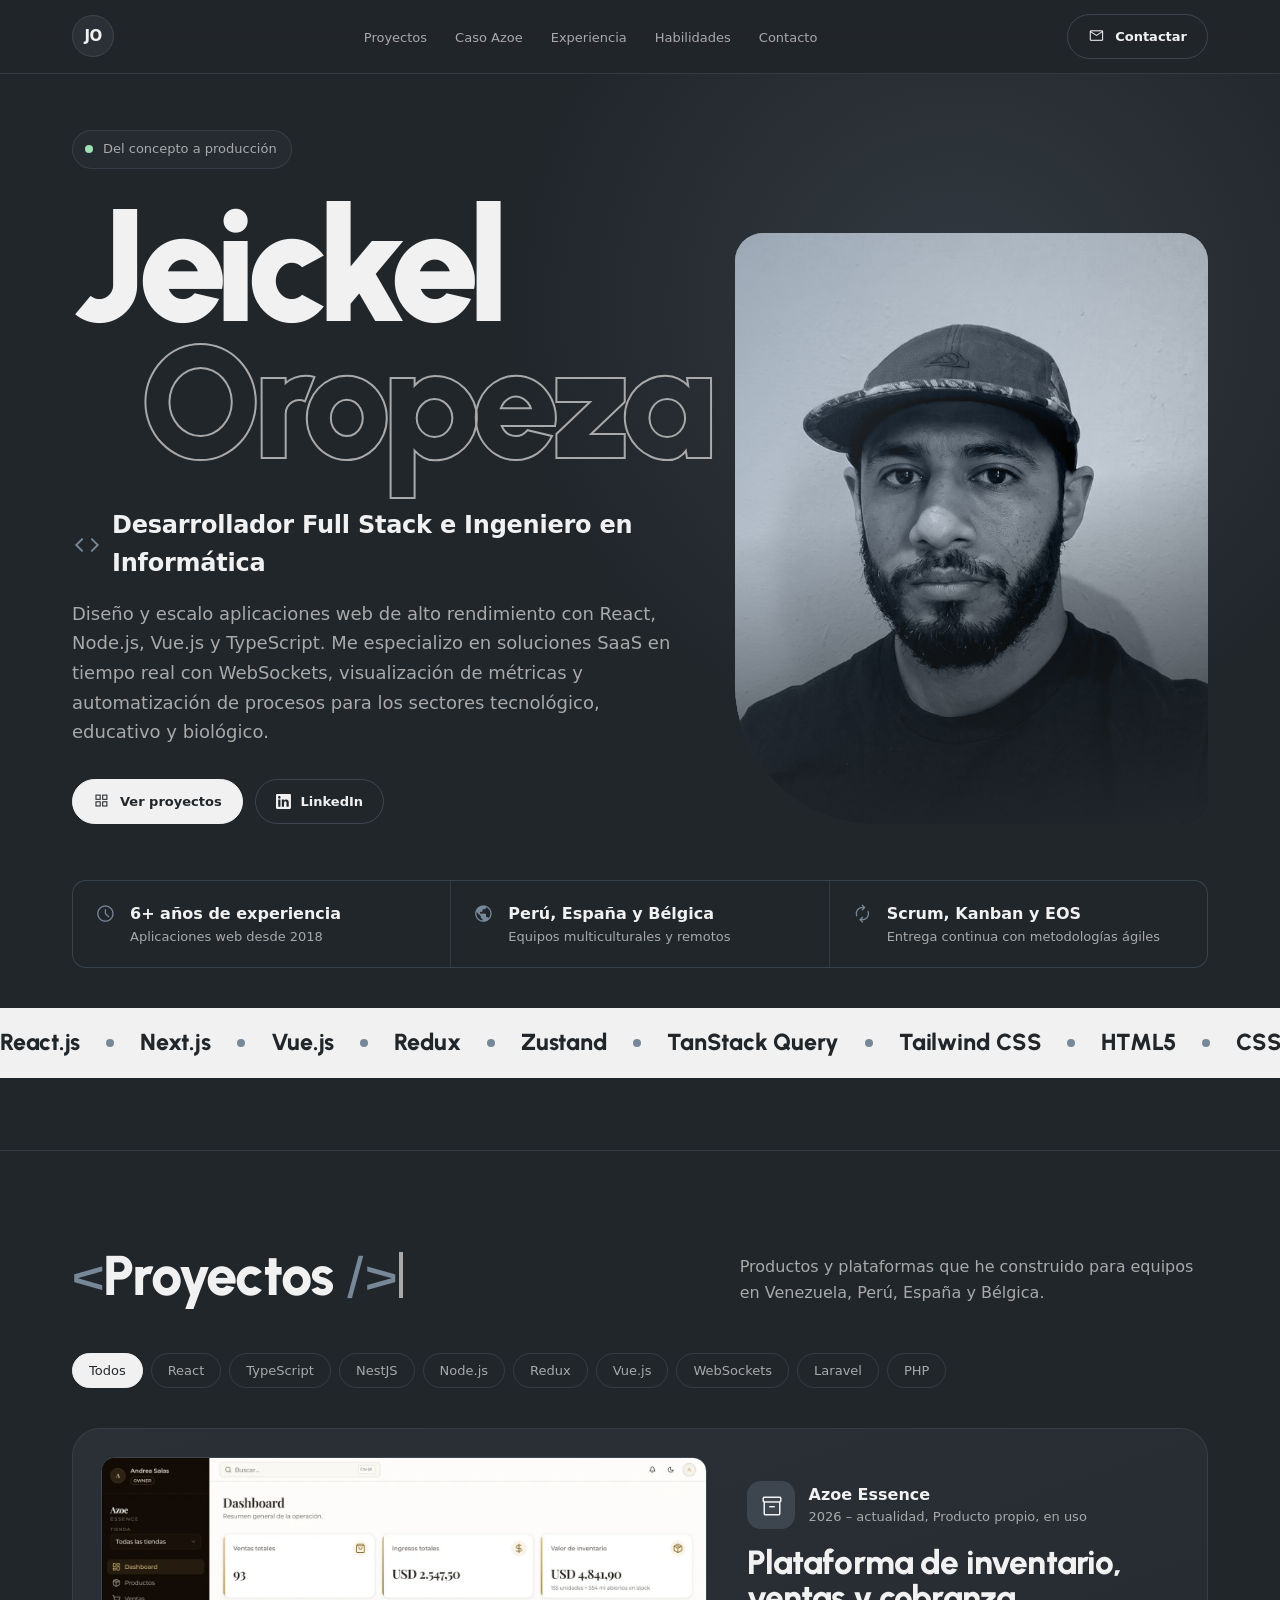
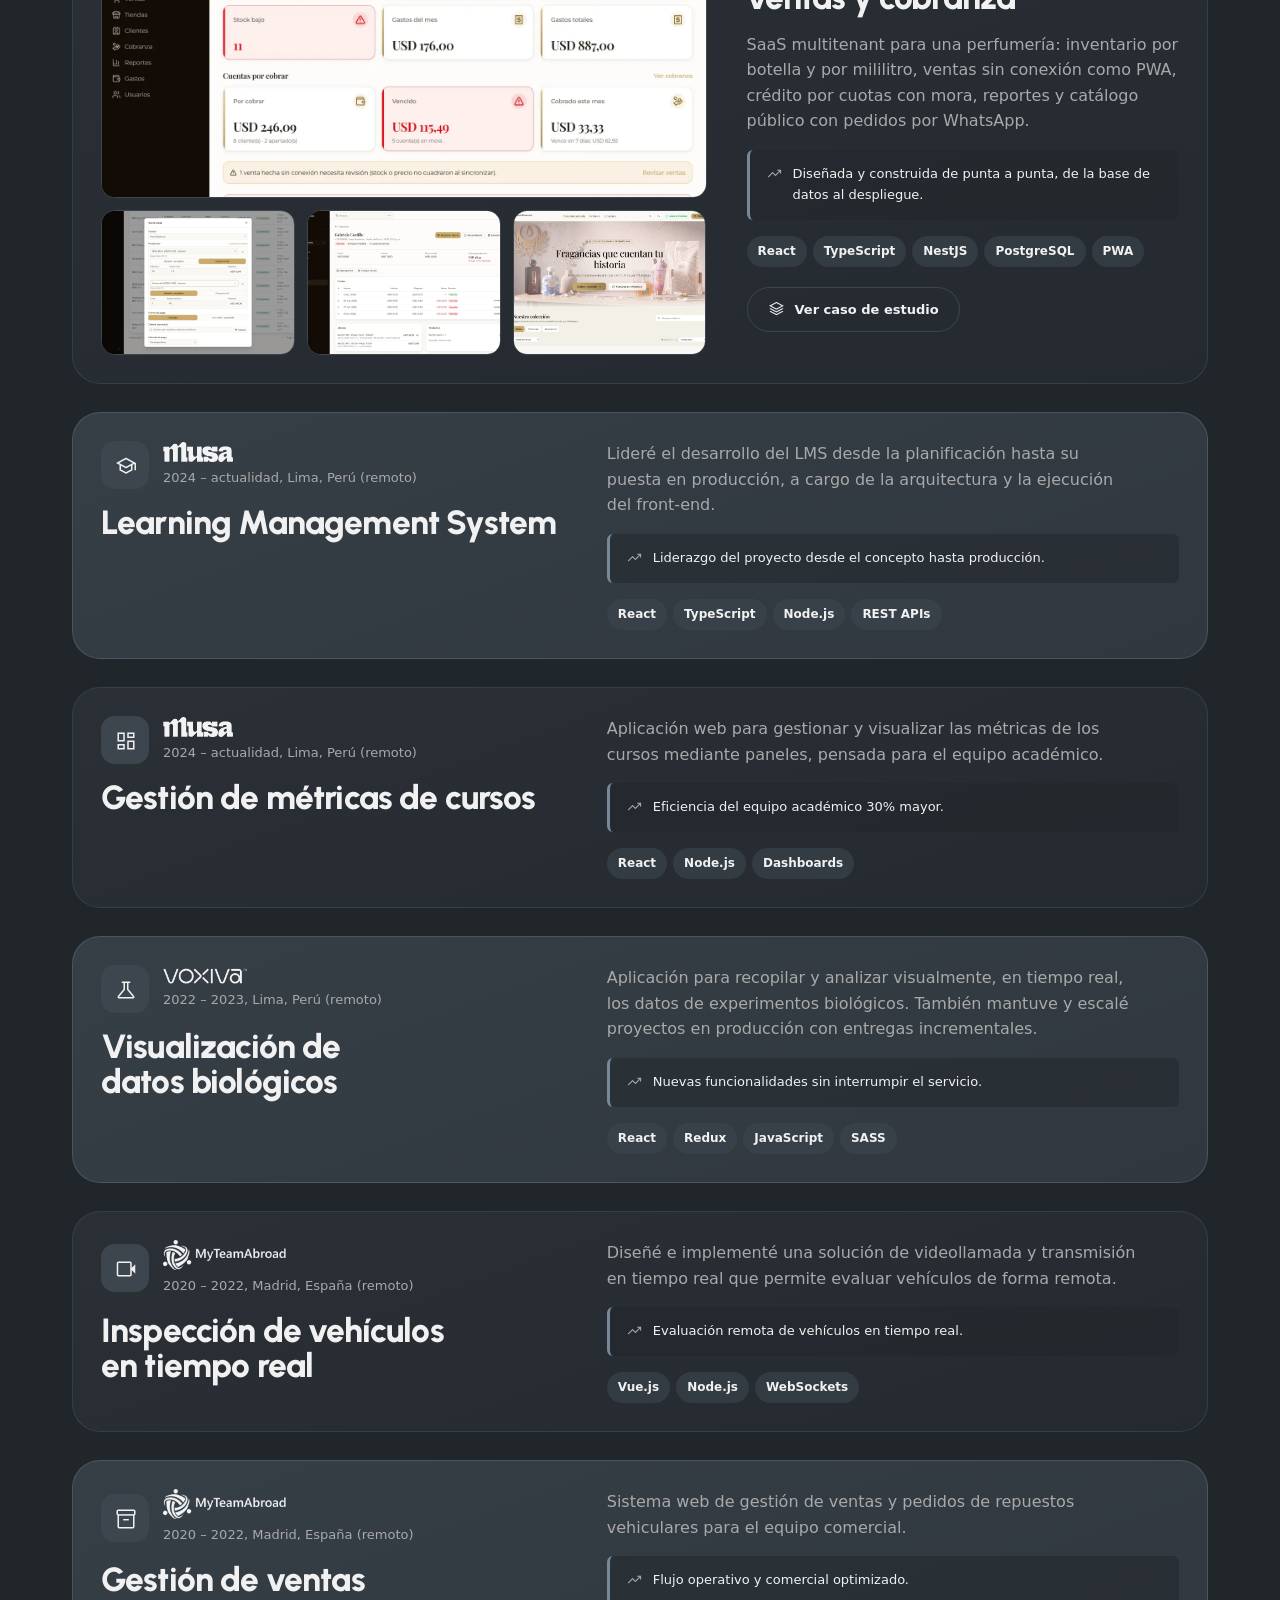
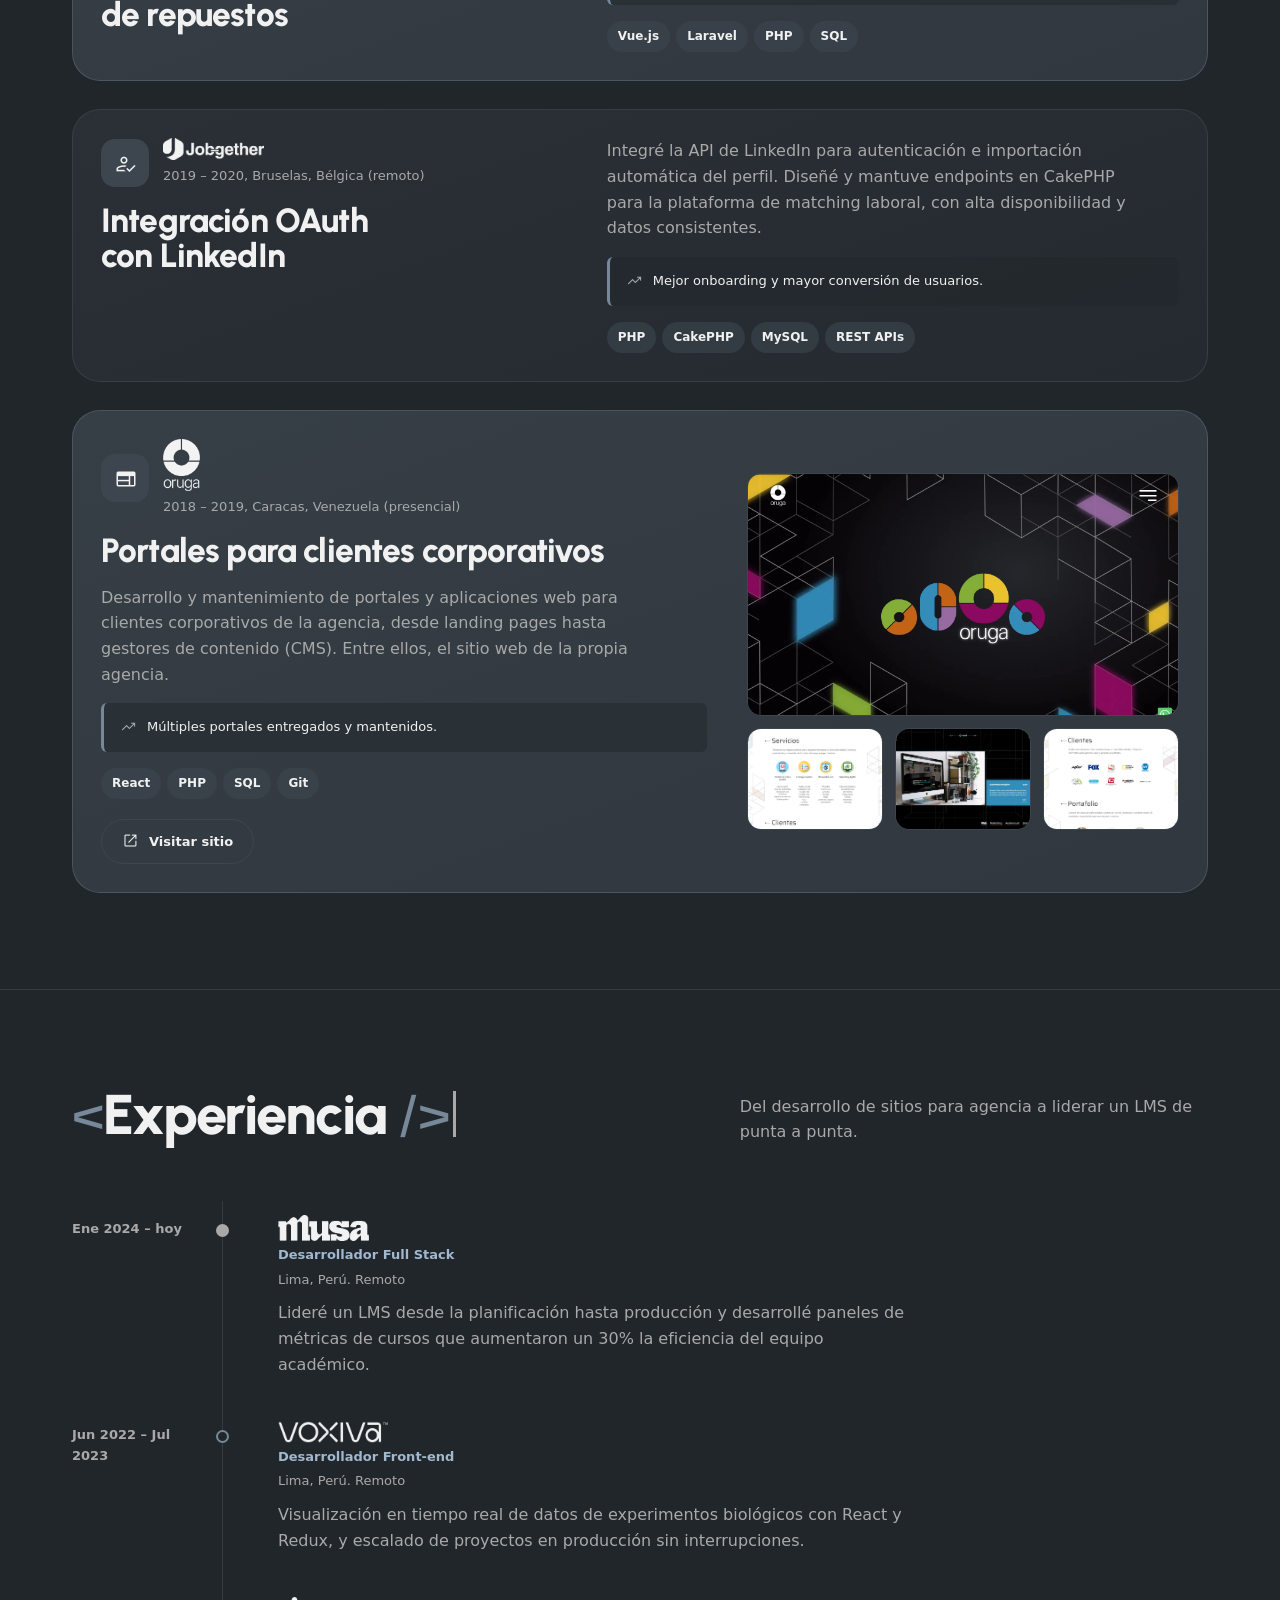
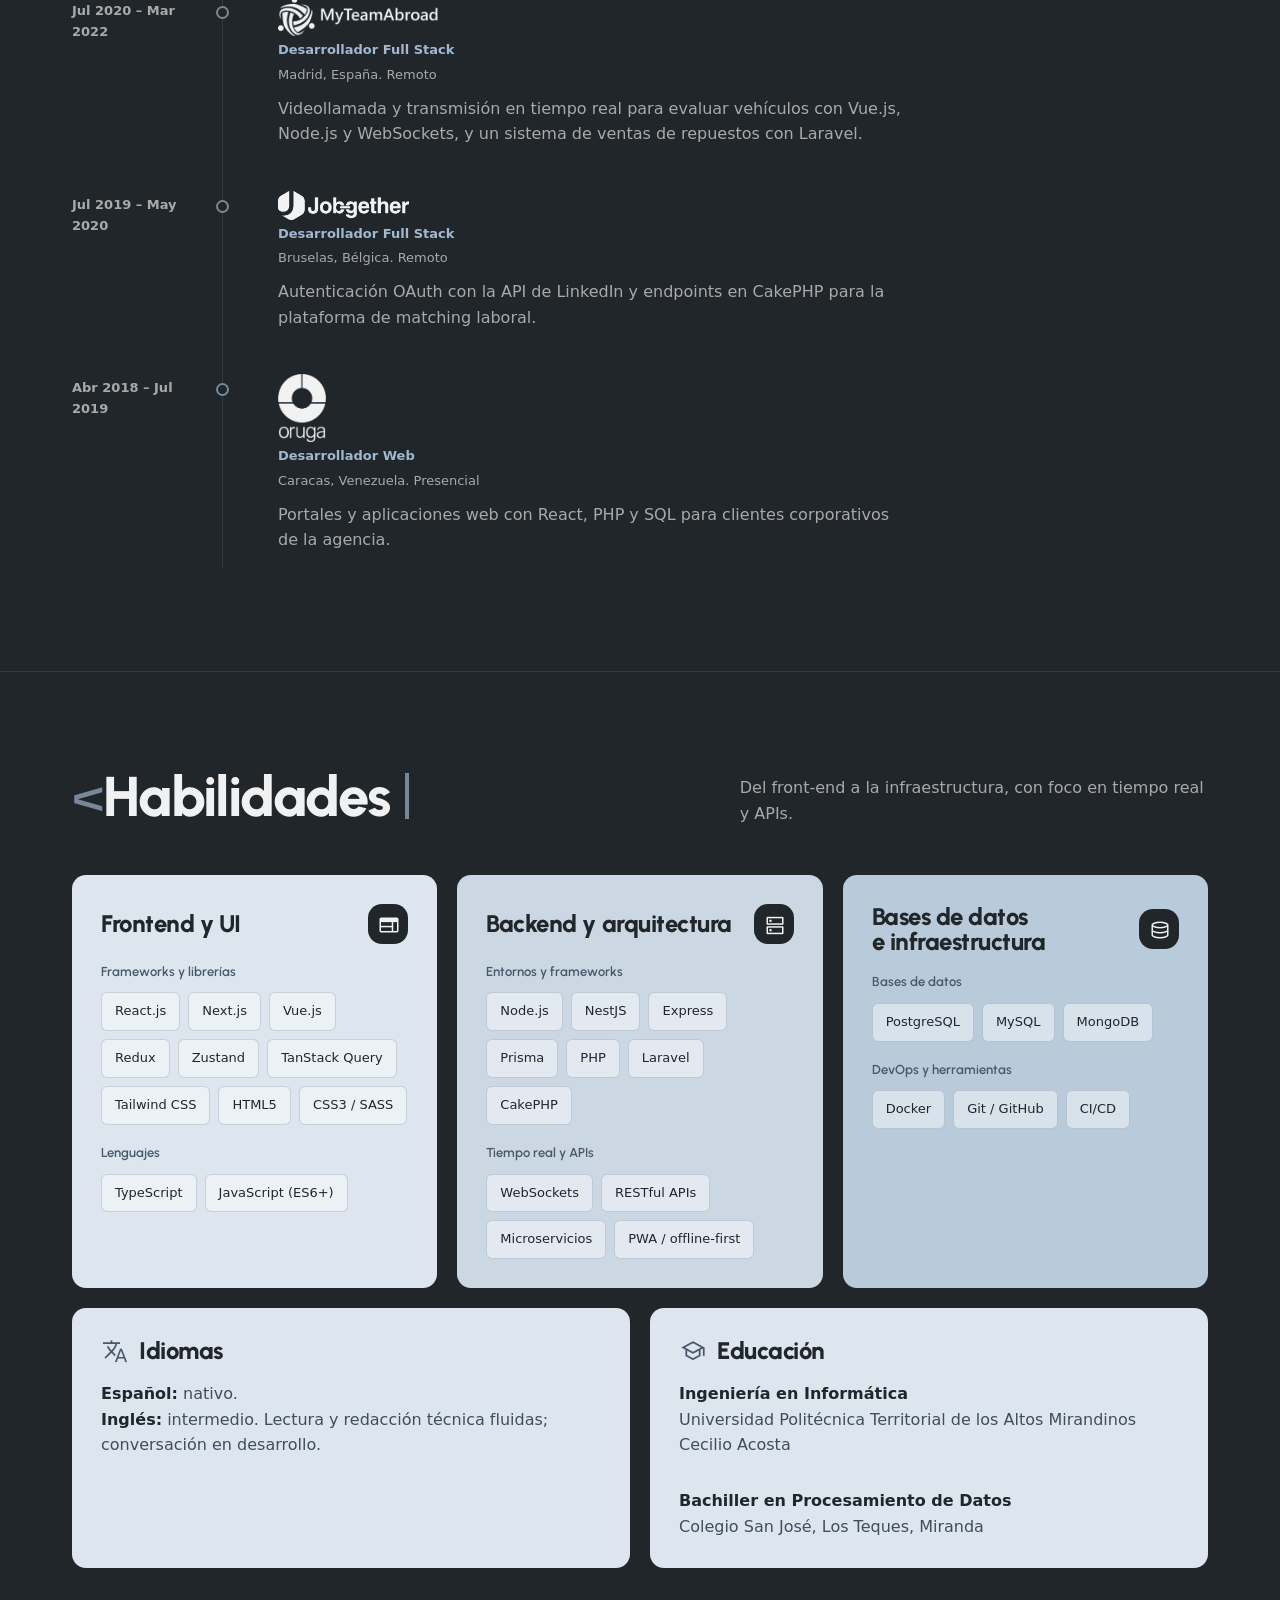
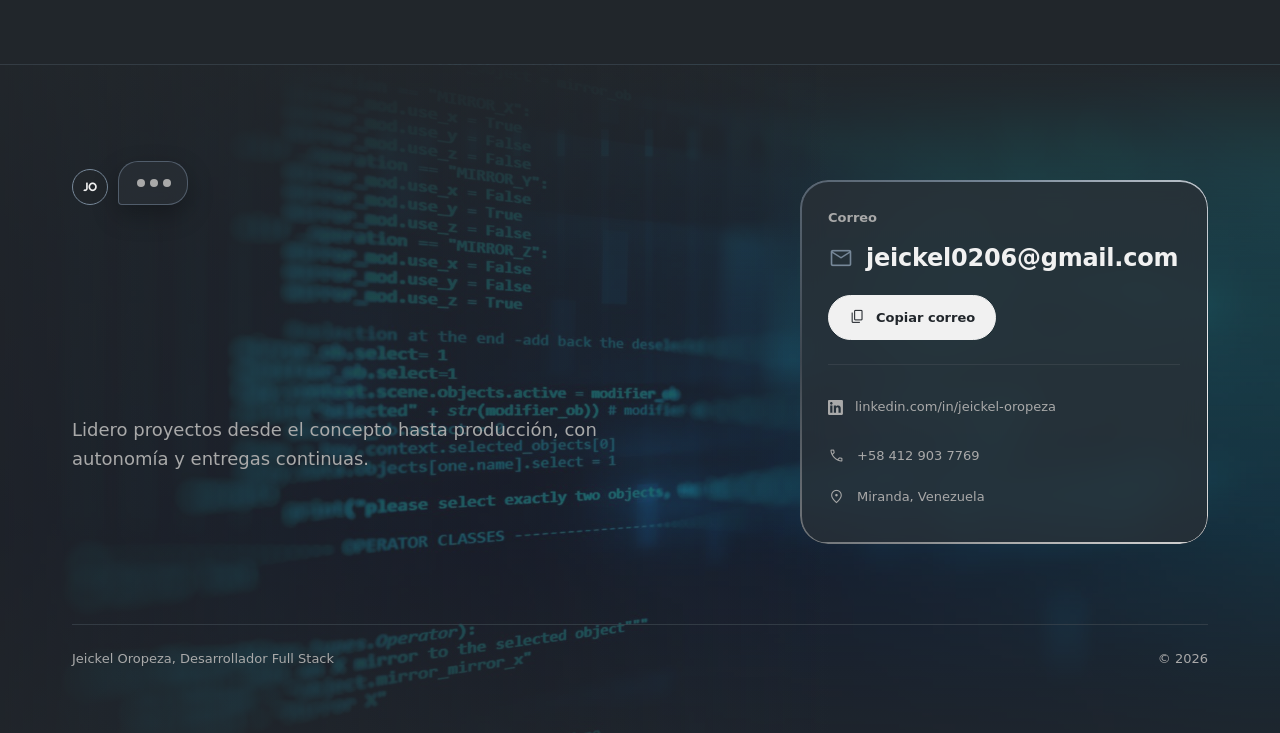
==== index.html @ c1dcd114 "Portafolio de Jeickel Oropeza para GitHub Pages Sitio estático con la página principal y el caso de " ====
<!doctype html>
<html lang="es">
<head>
<meta charset="utf-8">
<meta name="viewport" content="width=device-width, initial-scale=1, viewport-fit=cover">
<title>Jeickel Oropeza · Desarrollador Full Stack</title>
<meta name="description" content="Portafolio de Jeickel Oropeza, desarrollador Full Stack con React, Node.js, Vue.js y TypeScript.">
<meta name="theme-color" content="#21262B">
<meta property="og:type" content="website">
<meta property="og:title" content="Jeickel Oropeza · Desarrollador Full Stack">
<meta property="og:description" content="Portafolio de Jeickel Oropeza, desarrollador Full Stack con React, Node.js, Vue.js y TypeScript.">
<meta property="og:image" content="assets/img/retrato.jpg">
<link rel="icon" href="data:image/svg+xml,%3Csvg xmlns='http://www.w3.org/2000/svg' viewBox='0 0 64 64'%3E%3Ccircle cx='32' cy='32' r='32' fill='%2321262B'/%3E%3Ctext x='32' y='41' font-family='Arial' font-weight='800' font-size='26' fill='%23F1F1F1' text-anchor='middle'%3EJO%3C/text%3E%3C/svg%3E">
<link rel="preconnect" href="https://fonts.googleapis.com">
<link rel="preconnect" href="https://fonts.gstatic.com" crossorigin>
<link href="https://fonts.googleapis.com/css2?family=SN+Pro:ital,wght@0,200..900;1,200..900&family=Urbanist:ital,wght@0,100..900;1,100..900&display=swap" rel="stylesheet">
<link href="https://fonts.googleapis.com/css2?family=Material+Symbols+Outlined" rel="stylesheet" />
<link rel="stylesheet" href="assets/css/styles.css">
</head>
<body>
<nav class="nav" aria-label="Principal">
  <div class="wrap">
    <a class="mono" href="#inicio" aria-label="Inicio">JO</a>
    <ul>
      <li><a href="#proyectos">Proyectos</a></li>
      <li><a href="azoe-essence.html">Caso Azoe</a></li>
      <li><a href="#experiencia">Experiencia</a></li>
      <li><a href="#habilidades">Habilidades</a></li>
      <li><a href="#contacto">Contacto</a></li>
    </ul>
    <a class="btn" href="#contacto"><svg class="ico" data-i="mail"></svg>Contactar</a>
  </div>
</nav>

<header class="hero" id="inicio">
  <div class="wrap">
    <div class="hero-grid">
      <div>
        <span class="status"><i></i>Del concepto a producción</span>
        <h1 class="name" aria-label="Jeickel Oropeza"><span>Jeickel</span><span>Oropeza</span></h1>
        <p class="role"><svg class="ico" data-i="code"></svg>Desarrollador Full Stack e Ingeniero en Informática</p>
        <p class="lede">Diseño y escalo aplicaciones web de alto rendimiento con React, Node.js, Vue.js y TypeScript. Me especializo en soluciones SaaS en tiempo real con WebSockets, visualización de métricas y automatización de procesos para los sectores tecnológico, educativo y biológico.</p>
        <div class="cta">
          <a class="btn solid" href="#proyectos"><svg class="ico" data-i="grid"></svg>Ver proyectos</a>
          <a class="btn" href="https://www.linkedin.com/in/jeickel-oropeza/" target="_blank" rel="noopener"><svg class="ico" data-i="linkedin"></svg>LinkedIn</a>
        </div>
      </div>
      <figure class="portrait" style="margin:0">
        <img fetchpriority="high" src="assets/img/retrato.jpg" alt="Retrato de Jeickel Oropeza en blanco y negro, camiseta negra">
      </figure>
    </div>
    <div class="facts">
      <div class="fact"><svg class="ico" data-i="clock"></svg><div><b>6+ años de experiencia</b><small>Aplicaciones web desde 2018</small></div></div>
      <div class="fact"><svg class="ico" data-i="globe"></svg><div><b>Perú, España y Bélgica</b><small>Equipos multiculturales y remotos</small></div></div>
      <div class="fact"><svg class="ico" data-i="loop"></svg><div><b>Scrum, Kanban y EOS</b><small>Entrega continua con metodologías ágiles</small></div></div>
    </div>
    <div class="ribbons" role="region" aria-label="Tecnologías que maneja">
      <div class="ribbon r1"><ul class="track" id="track"></ul></div>
    </div>
  </div>
</header>

<main>
  <section class="block" id="proyectos" aria-labelledby="t-proy">
    <div class="wrap">
      <div class="head">
        <h2 id="t-proy" class="typewriter code-title" data-code="Proyectos" aria-label="Proyectos">Proyectos</h2>
        <p>Productos y plataformas que he construido para equipos en Venezuela, Perú, España y Bélgica.</p>
      </div>
      <div class="filters" role="group" aria-label="Filtrar por tecnología" id="filters"></div>
      <div class="projects" id="projects"></div>
    </div>
  </section>

  <section class="block" id="experiencia" aria-labelledby="t-exp">
    <div class="wrap">
      <div class="head"><h2 id="t-exp" class="typewriter code-title" data-code="Experiencia" aria-label="Experiencia">Experiencia</h2><p>Del desarrollo de sitios para agencia a liderar un LMS de punta a punta.</p></div>
      <ol class="timeline" id="timeline"></ol>
    </div>
  </section>

  <section class="block" id="habilidades" aria-labelledby="t-hab">
    <div class="wrap">
      <div class="head"><h2 id="t-hab" class="typewriter code-title" data-code="Habilidades" aria-label="Habilidades">Habilidades</h2><p>Del front-end a la infraestructura, con foco en tiempo real y APIs.</p></div>
      <div class="skills" id="skills"></div>
      <div class="extra">
        <div class="tier"><h3><svg class="ico" data-i="lang"></svg>Idiomas</h3>
          <p><b>Español:</b> nativo.<br><b>Inglés:</b> intermedio. Lectura y redacción técnica fluidas; conversación en desarrollo.</p></div>
        <div class="tier"><h3><svg class="ico" data-i="cap"></svg>Educación</h3>
          <p><b>Ingeniería en Informática</b><br>Universidad Politécnica Territorial de los Altos Mirandinos Cecilio Acosta</p>
          <p><b>Bachiller en Procesamiento de Datos</b><br>Colegio San José, Los Teques, Miranda</p></div>
      </div>
    </div>
  </section>
</main>

<section class="contact" id="contacto" aria-labelledby="t-con">
  <div class="wrap">
    <div class="contact-grid">
      <div class="contact-copy">
        <div class="hola-row"><span class="hola-av" aria-hidden="true">JO</span><div class="hola" id="hola"><span class="hola-dots" aria-hidden="true"><i></i><i></i><i></i></span><span class="hola-msg">¡Hola!</span><span class="hola-meta" aria-hidden="true"><span class="hola-time">Ahora</span><svg class="ico" data-i="ticks"></svg></span></div></div>
        <h2 id="t-con" class="typewriter" aria-label="Hablemos de tu próximo proyecto"><span class="tw-ghost" aria-hidden="true">Hablemos de tu próximo proyecto</span><span class="tw-text" aria-hidden="true" id="twText"></span></h2>
        <p class="sub">Lidero proyectos desde el concepto hasta producción, con autonomía y entregas continuas.</p>
        <div class="hola-row hola-row-2"><span class="hola-av" aria-hidden="true">JO</span><div class="hola hola-2" id="hola2"><span class="hola-dots" aria-hidden="true"><i></i><i></i><i></i></span><span class="hola-msg">Escríbeme y conversemos</span><span class="hola-meta" aria-hidden="true"><span class="hola-time">Ahora</span><svg class="ico" data-i="ticks"></svg></span></div></div>
      </div>
      <div class="contact-card glow">
        <span class="label">Correo</span>
        <div class="mail-row">
          <svg class="ico" data-i="mail"></svg>
          <span class="addr" id="addr">jeickel0206@gmail.com</span>
        </div>
        <button class="btn solid" id="copy" type="button"><svg class="ico" data-i="copy"></svg>Copiar correo</button>
        <ul class="contact-list">
          <li><a href="https://www.linkedin.com/in/jeickel-oropeza/" target="_blank" rel="noopener"><svg class="ico" data-i="linkedin"></svg>linkedin.com/in/jeickel-oropeza</a></li>
          <li><svg class="ico" data-i="phone"></svg>+58 412 903 7769</li>
          <li><svg class="ico" data-i="pin"></svg>Miranda, Venezuela</li>
        </ul>
      </div>
    </div>
    <footer><span>Jeickel Oropeza, Desarrollador Full Stack</span><span>© <span data-year>2026</span></span></footer>
  </div>
</section>

<div class="lightbox" id="lb" hidden role="dialog" aria-modal="true" aria-label="Imagen ampliada">
  <img id="lbImg" alt="">
  <button type="button" id="lbClose" aria-label="Cerrar"><svg class="ico" data-i="x"></svg></button>
</div>
<div class="toast" id="toast" hidden role="status"></div>

<script src="assets/js/common.js"></script>
<script src="assets/js/main.js"></script>
</body>
</html>
---- assets/css/styles.css ----
/* Layout: nombre monumental que invade el retrato en el hero; proyectos como filas alternas medio/texto con ranuras de video e imágenes; línea de tiempo real para la experiencia. */
:root{
  --ink:#21262B;      /* concreto oscuro, fondo base */
  --plum:#2A3036;     /* superficies (derivado) */
  --mauve:#3D464F;    /* bordes, superficies elevadas (derivado) */
  --rose:#778899;     /* acero azulado, acento */
  --blush:#A9A9A9;    /* gris metal, texto secundario */
  --cream:#F1F1F1;    /* blanco concreto, texto principal */
  --line:color-mix(in srgb,var(--mauve) 70%,transparent);
  --font:"SN Pro",system-ui,-apple-system,"Segoe UI",sans-serif;          /* texto */
  --font-display:"Urbanist","SN Pro",system-ui,sans-serif;                /* títulos y nombre */
  --s-1:.8125rem; --s0:1rem; --s1:1.125rem; --s2:1.5rem; --s3:2.25rem; --s4:3.5rem;
  --r-sm:6px; --r-md:14px; --r-lg:28px;
  --wrap:1200px;
  color-scheme:dark;
}
*,*::before,*::after{box-sizing:border-box}
[hidden]{display:none!important}
html{scroll-behavior:smooth;scroll-padding-top:84px}
body{margin:0;background:var(--ink);color:var(--cream);font-family:var(--font);font-size:var(--s0);line-height:1.6;-webkit-font-smoothing:antialiased;overflow-x:hidden}
body::before{content:"";position:fixed;inset:0 0 auto;height:env(safe-area-inset-top,0px);z-index:60;background:var(--ink)}
a{color:inherit}
h1,h2,h3,h4{font-family:var(--font-display);}
h1,h2,h3{line-height:1.05;text-wrap:balance;margin:0;font-weight:800;letter-spacing:-.02em}
p{margin:0}
.wrap{max-width:var(--wrap);margin:0 auto;padding-left:max(16px,env(safe-area-inset-left,0px));padding-right:max(16px,env(safe-area-inset-right,0px))}
@media (min-width:720px){.wrap{padding-left:max(32px,env(safe-area-inset-left,0px));padding-right:max(32px,env(safe-area-inset-right,0px))}}
.ico{width:1.15em;height:1.15em;flex:none;stroke:currentColor;fill:none;stroke-width:1.8;stroke-linecap:round;stroke-linejoin:round}
/* Íconos Material Symbols */
.ms.ico{width:auto;height:auto;font-family:"Material Symbols Outlined";font-weight:normal;font-style:normal;font-size:1.3em;line-height:1;letter-spacing:normal;text-transform:none;display:inline-block;white-space:nowrap;direction:ltr;-webkit-font-feature-settings:"liga";font-feature-settings:"liga";-webkit-font-smoothing:antialiased;font-variation-settings:"FILL" 0,"wght" 300,"GRAD" 0,"opsz" 24;overflow:hidden;user-select:none}
.role .ms.ico{font-size:30px}
.slot .bubble .ms.ico{font-size:26px}
.slot.img .bubble .ms.ico{font-size:19px}
.badge .ms.ico{font-size:24px}
.tools .ms.ico{font-size:17px}
.extra h3 .ms.ico{font-size:28px}
.mail .ms.ico{font-size:28px;color:var(--blush)}
.lightbox button .ms.ico{font-size:22px}
:focus-visible{outline:2px solid var(--blush);outline-offset:3px;border-radius:4px}

/* ---------- Nav ---------- */
.nav{position:sticky;top:env(safe-area-inset-top,0px);z-index:50;background:color-mix(in srgb,var(--ink) 82%,transparent);backdrop-filter:blur(14px);border-bottom:1px solid var(--line)}
.nav .wrap{display:flex;align-items:center;justify-content:space-between;gap:16px;padding-block:14px}
.mono{display:grid;place-items:center;width:42px;height:42px;border-radius:50%;background:var(--plum);border:1px solid var(--mauve);font-weight:800;letter-spacing:-.04em;text-decoration:none;font-size:15px}
.nav ul{display:flex;gap:28px;list-style:none;margin:0;padding:0}
.nav ul a{text-decoration:none;font-size:var(--s-1);font-weight:500;color:var(--blush);transition:color .2s}
.nav ul a:hover{color:var(--cream)}
.btn{display:inline-flex;align-items:center;gap:10px;font:600 var(--s-1)/1 var(--font);padding:13px 20px;border-radius:999px;border:1px solid var(--mauve);background:transparent;color:var(--cream);text-decoration:none;cursor:pointer;transition:background .2s,border-color .2s}
.btn:hover{background:var(--plum);border-color:var(--rose)}
.btn.solid{background:var(--cream);color:var(--ink);border-color:var(--cream)}
.btn.solid:hover{background:var(--blush);border-color:var(--blush)}
@media (max-width:760px){.nav ul{display:none}}

/* ---------- Hero ---------- */
.hero{position:relative;padding-block:56px 72px;overflow:hidden}
.hero::before{content:"";position:absolute;inset:-20% -10% auto auto;width:70vw;height:70vw;max-width:900px;max-height:900px;background:radial-gradient(closest-side,color-mix(in srgb,var(--mauve) 55%,transparent),transparent);pointer-events:none}
.hero-grid{position:relative;display:grid;grid-template-columns:minmax(0,1.15fr) minmax(0,.85fr);gap:24px;align-items:end}
.status{display:inline-flex;align-items:center;gap:10px;font-size:var(--s-1);font-weight:500;color:var(--blush);padding:8px 14px 8px 12px;border:1px solid var(--line);border-radius:999px;background:color-mix(in srgb,var(--plum) 60%,transparent)}
.status i{width:8px;height:8px;border-radius:50%;background:#9fe0b4;box-shadow:0 0 0 0 #9fe0b4;animation:pulse 2.4s infinite}
@keyframes pulse{70%{box-shadow:0 0 0 8px transparent}100%{box-shadow:0 0 0 0 transparent}}
.name{position:relative;z-index:3;margin-top:28px;font-weight:900;font-size:clamp(3.6rem,12.5vw,10.5rem);line-height:.86;letter-spacing:-.055em;margin-right:-38%}
.name span{display:block}
.name span:last-child{color:transparent;-webkit-text-stroke:2px var(--blush);padding-left:.42em}
.role{display:flex;align-items:center;gap:12px;margin-top:34px;font-size:var(--s2);font-weight:700;letter-spacing:-.01em}
.role .ico{color:var(--rose);width:28px;height:28px}
.lede{margin-top:16px;max-width:54ch;color:var(--blush);font-size:var(--s1);font-weight:400;line-height:1.65}
.cta{display:flex;flex-wrap:wrap;gap:12px;margin-top:32px}
.portrait{position:relative;z-index:1;aspect-ratio:4/5;border-radius:var(--r-lg) var(--r-lg) var(--r-lg) 140px;overflow:hidden;background:var(--mauve);max-width:100%}
.portrait img{width:100%;height:100%;object-fit:cover;object-position:50% 42%;transform:scale(1.25);transform-origin:50% 62%;filter:grayscale(1) contrast(1.08) brightness(1.05);mix-blend-mode:luminosity;display:block}
.portrait::after{content:"";position:absolute;inset:0;background:linear-gradient(170deg,transparent 45%,var(--ink) 100%),linear-gradient(120deg,color-mix(in srgb,var(--rose) 45%,transparent),transparent 60%);mix-blend-mode:normal}
.facts{display:grid;grid-template-columns:repeat(3,minmax(0,1fr));gap:1px;margin-top:56px;background:var(--line);border:1px solid var(--line);border-radius:var(--r-md);overflow:hidden}
.fact{display:flex;gap:14px;align-items:flex-start;padding:20px 22px;background:var(--ink)}
.fact .ico{color:var(--rose);margin-top:3px}
.fact b{display:block;font-size:var(--s0);font-weight:700}
.fact small{display:block;color:var(--blush);font-size:var(--s-1)}
@media (max-width:860px){
  .hero-grid{grid-template-columns:1fr}
  .name{margin-right:0}
  .portrait{order:-1;max-width:340px;aspect-ratio:1/1;border-radius:var(--r-lg) var(--r-lg) var(--r-lg) 90px}
  .facts{grid-template-columns:1fr}
}
/* entrada única del hero */
@media (prefers-reduced-motion:no-preference){
  .name span{animation:rise .9s cubic-bezier(.2,.7,.1,1) both}
  .name span:last-child{animation-delay:.12s}
  .portrait{animation:reveal 1.1s .1s cubic-bezier(.2,.7,.1,1) both}
  @keyframes rise{from{transform:translateY(.35em);opacity:.0}to{transform:none;opacity:1}}
  @keyframes reveal{from{clip-path:inset(100% 0 0 0)}to{clip-path:inset(0 0 0 0)}}
}

/* ---------- Secciones ---------- */
section.block{padding-block:96px;border-top:1px solid var(--line)}
.head{display:flex;flex-wrap:wrap;align-items:end;justify-content:space-between;gap:20px 40px;margin-bottom:48px}
.head h2{font-size:clamp(2.4rem,6vw,var(--s4))}
.head p{max-width:46ch;color:var(--blush)}

/* filtros */
.filters{display:flex;flex-wrap:wrap;gap:8px;margin-bottom:40px}
.chip{font:500 var(--s-1)/1 var(--font);padding:10px 16px;border-radius:999px;border:1px solid var(--line);background:transparent;color:var(--blush);cursor:pointer;transition:all .2s}
.chip:hover{border-color:var(--rose);color:var(--cream)}
.chip[aria-pressed="true"]{background:var(--cream);color:var(--ink);border-color:var(--cream)}

/* ---------- Proyectos ---------- */
.projects{display:grid;gap:28px}
.project{display:grid;grid-template-columns:minmax(0,7fr) minmax(0,5fr);gap:40px;align-items:center;padding:28px;border-radius:var(--r-lg);background:linear-gradient(160deg,var(--plum),color-mix(in srgb,var(--plum) 40%,var(--ink)));border:1px solid var(--line)}
.project:nth-child(even) .media{order:2}
.project[hidden]{display:none}
.media{display:grid;gap:12px;min-width:0}
.thumbs{display:grid;grid-template-columns:repeat(3,minmax(0,1fr));gap:12px}
.slot{position:relative;display:grid;place-items:center;max-width:100%;border-radius:var(--r-md);border:1.5px dashed color-mix(in srgb,var(--rose) 70%,transparent);background:color-mix(in srgb,var(--ink) 55%,transparent);color:var(--blush);cursor:pointer;overflow:hidden;transition:border-color .2s,background .2s;text-align:center}
.slot.video{aspect-ratio:16/9}
.slot.img{aspect-ratio:4/3}
.slot:hover,.slot.drag{border-color:var(--blush);background:color-mix(in srgb,var(--mauve) 35%,transparent)}
.slot input{position:absolute;width:1px;height:1px;opacity:0;pointer-events:none}
.slot .empty{display:grid;justify-items:center;gap:8px;padding:12px}
.slot .bubble{display:grid;place-items:center;width:56px;height:56px;border-radius:50%;background:var(--mauve);color:var(--cream)}
.slot.img .bubble{width:38px;height:38px}
.slot .bubble .ico{width:22px;height:22px}
.slot.img .bubble .ico{width:17px;height:17px}
.slot strong{font-size:var(--s-1);font-weight:600;color:var(--cream)}
.slot small{font-size:11.5px;color:var(--blush);opacity:.8}
.slot.img small{display:none}
.slot.filled{border-style:solid;border-color:var(--mauve);cursor:default;background:#000}
.slot.filled img,.slot.filled video{position:absolute;inset:0;width:100%;height:100%;object-fit:cover}
.slot.filled img{cursor:zoom-in}
.slot.filled video{object-fit:contain;background:#000}
.tools{position:absolute;top:8px;right:8px;display:flex;gap:6px;z-index:2;opacity:0;transition:opacity .2s}
.slot.filled:hover .tools,.slot.filled:focus-within .tools{opacity:1}
@media (hover:none){.tools{opacity:1}}
.tools button{display:grid;place-items:center;width:32px;height:32px;border-radius:50%;border:0;background:color-mix(in srgb,var(--ink) 80%,transparent);color:var(--cream);cursor:pointer}
.tools button:hover{background:var(--rose)}
.tools .ico{width:15px;height:15px}

.info{min-width:0;display:grid;gap:16px;align-content:center}
.meta{display:flex;align-items:center;gap:14px}
.badge{display:grid;place-items:center;width:48px;height:48px;border-radius:var(--r-md);background:var(--mauve);color:var(--cream);flex:none}
.badge .ico{width:22px;height:22px}
.meta b{display:block;font-weight:700;font-size:var(--s0)}
/* Logos de empresas: altura base por contexto (--lh) por factor óptico de cada logo (--k) */
.logo{display:block;height:calc(var(--lh,20px)*var(--k,1));width:auto;max-width:100%;opacity:.94}
.meta .logo{--lh:20px;margin-bottom:6px}
.timeline .logo{--lh:26px;margin-bottom:2px}
.vh{position:absolute;width:1px;height:1px;overflow:hidden;clip:rect(0 0 0 0);white-space:nowrap}
.meta small{display:block;color:var(--blush);font-size:var(--s-1);font-variant-numeric:tabular-nums}
.info h3{font-size:clamp(1.6rem,3vw,2.1rem);letter-spacing:-.025em}
.info p{color:var(--blush);max-width:52ch}
.impact{display:flex;gap:10px;align-items:flex-start;padding:14px 16px;border-radius:var(--r-sm);background:color-mix(in srgb,var(--ink) 50%,transparent);border-left:3px solid var(--rose);font-size:var(--s-1);color:var(--cream)}
.impact .ico{color:var(--blush);margin-top:2px}
.tags{display:flex;flex-wrap:wrap;gap:6px;list-style:none;margin:0;padding:0}
.tags li{font-size:12px;font-weight:600;padding:6px 11px;border-radius:999px;background:color-mix(in srgb,var(--mauve) 60%,transparent);color:var(--cream)}
@media (max-width:900px){
  .project{grid-template-columns:1fr;gap:24px;padding:16px}
  .project:nth-child(even) .media{order:0}
}

/* ---------- Experiencia ---------- */
.timeline{list-style:none;margin:0;padding:0;position:relative}
.timeline::before{content:"";position:absolute;left:150px;top:8px;bottom:8px;width:1px;background:var(--line)}
.timeline li{display:grid;grid-template-columns:150px minmax(0,1fr);gap:0 40px;padding-block:22px;position:relative}
.timeline li::before{content:"";position:absolute;left:144px;top:31px;width:13px;height:13px;border-radius:50%;background:var(--ink);border:2px solid var(--rose)}
.timeline li:first-child::before{background:var(--blush);border-color:var(--blush)}
.timeline time{font-size:var(--s-1);font-weight:600;color:var(--blush);font-variant-numeric:tabular-nums;padding-top:4px;padding-right:24px}
.timeline .job{padding-left:16px}
.timeline h3{font-size:var(--s2);letter-spacing:-.02em}
.timeline .job span{display:block;color:var(--rose);font-weight:600;font-size:var(--s-1);margin:4px 0 10px;filter:brightness(1.35)}
.timeline .job em{display:block;font-style:normal;font-size:var(--s-1);color:var(--blush);margin:-6px 0 10px}
.timeline .job p{color:var(--blush);max-width:62ch}
@media (max-width:640px){
  .timeline::before{left:6px}
  .timeline li{grid-template-columns:1fr;padding-left:32px}
  .timeline li::before{left:0;top:27px}
  .timeline .job{padding-left:0}
  .timeline time{padding:0 0 6px}
}

/* ---------- Habilidades ---------- */
.skills{display:grid;grid-template-columns:repeat(3,minmax(0,1fr));gap:20px}
.tier{padding:28px;border-radius:var(--r-md);border:1px solid var(--line);display:grid;gap:18px;align-content:start}
.tier:first-child{background:var(--plum);border-color:var(--mauve)}
.tier header{display:flex;align-items:center;justify-content:space-between;gap:12px}
.tier h3{font-size:var(--s2)}
.meter{display:flex;gap:4px}
.meter i{width:18px;height:6px;border-radius:3px;background:var(--mauve)}
.meter i.on{background:var(--blush)}
.tier header .badge{width:40px;height:40px}
.tier h3{font-size:clamp(1.2rem,2vw,var(--s2))}
.grp{display:grid;gap:10px}
.grp h4{margin:0;font-size:var(--s-1);font-weight:600;color:var(--blush)}
.extra .tier p+p{margin-top:12px}
.tier ul{display:flex;flex-wrap:wrap;gap:8px;list-style:none;margin:0;padding:0}
.tier li{display:inline-flex;align-items:center;gap:8px;font-size:var(--s-1);font-weight:500;padding:8px 13px;border-radius:var(--r-sm);background:color-mix(in srgb,var(--ink) 55%,transparent);border:1px solid var(--line)}
.extra{display:grid;grid-template-columns:repeat(2,minmax(0,1fr));gap:20px;margin-top:20px}
.extra .tier{grid-auto-flow:row}
.extra .tier p{color:var(--blush)}
.extra .tier p b{color:var(--cream);font-weight:600}
.extra h3{display:flex;align-items:center;gap:12px}
.extra h3 .ico{color:var(--rose);width:26px;height:26px}
@media (max-width:900px){.skills,.extra{grid-template-columns:1fr}}

/* ---------- Contacto ---------- */
.contact{padding-block:96px 64px;border-top:1px solid var(--line);background:radial-gradient(80% 120% at 0% 100%,color-mix(in srgb,var(--mauve) 60%,transparent),transparent 60%),var(--ink)}
.contact h2{font-size:clamp(2.6rem,8vw,6rem);letter-spacing:-.05em;line-height:.92}
.contact .sub{margin-top:20px;color:var(--blush);max-width:48ch;font-size:var(--s1)}
.mail{display:flex;flex-wrap:wrap;align-items:center;gap:12px 20px;margin-top:40px;padding:22px 24px;border-radius:var(--r-md);border:1px solid var(--mauve);background:var(--plum);max-width:680px}
.mail .addr{font-size:clamp(1.05rem,3.2vw,1.6rem);font-weight:700;letter-spacing:-.01em;user-select:all;word-break:break-all;min-width:0;flex:1}
.links{display:flex;flex-wrap:wrap;gap:12px;margin-top:20px}
.links .item{display:inline-flex;align-items:center;gap:10px;padding:12px 16px;border-radius:999px;border:1px solid var(--line);font-size:var(--s-1);font-weight:500;color:var(--blush);text-decoration:none;user-select:text}
a.item:hover{color:var(--cream);border-color:var(--rose)}
footer{display:flex;flex-wrap:wrap;justify-content:space-between;gap:12px;margin-top:80px;padding-top:24px;border-top:1px solid var(--line);font-size:var(--s-1);color:var(--blush)}

/* ---------- Lightbox ---------- */
.lightbox{position:fixed;inset:0;z-index:100;display:grid;place-items:center;background:color-mix(in srgb,var(--ink) 92%,transparent);backdrop-filter:blur(6px);padding:max(24px,env(safe-area-inset-top,0px)) max(16px,env(safe-area-inset-right,0px)) max(24px,env(safe-area-inset-bottom,0px)) max(16px,env(safe-area-inset-left,0px))}
.lightbox img{max-width:min(1200px,100%);max-height:86vh;border-radius:var(--r-md);box-shadow:0 30px 80px rgba(0,0,0,.45)}
.lightbox button{position:absolute;top:calc(16px + env(safe-area-inset-top,0px));right:calc(16px + env(safe-area-inset-right,0px));display:grid;place-items:center;width:44px;height:44px;border-radius:50%;border:1px solid var(--mauve);background:var(--plum);color:var(--cream);cursor:pointer}
.toast{position:fixed;left:50%;bottom:calc(24px + env(safe-area-inset-bottom,0px));transform:translateX(-50%);z-index:110;padding:12px 18px;border-radius:999px;background:var(--cream);color:var(--ink);font-weight:600;font-size:var(--s-1)}
@media (prefers-reduced-motion:reduce){*:not(.track):not(.tw-text):not(.caret):not(.hola):not(.hola *):not(.hola-av){animation:none!important;transition:none!important}html{scroll-behavior:auto}}

/* ===== Animaciones de color ===== */
@property --glow{syntax:"<color>";inherits:false;initial-value:#3D464F}
@property --ang{syntax:"<angle>";inherits:false;initial-value:0deg}
.hero::before{background:radial-gradient(closest-side,color-mix(in srgb,var(--glow) 60%,transparent),transparent)}
.name span:last-child{-webkit-text-stroke-color:var(--blush)}
.mono{transition:background .4s,color .4s}
.mono:hover{background:var(--cream);color:var(--ink)}
.tags li{transition:background .3s,color .3s}
.tags li:hover{background:var(--rose);color:var(--cream)}
.impact{transition:border-color .4s,background .4s}
.project:hover .impact{border-left-color:var(--blush);background:color-mix(in srgb,var(--rose) 18%,transparent)}
.project{transition:border-color .4s}
.project:hover{border-color:var(--rose)}
.badge{transition:background .4s,color .4s}
.project:hover .badge{background:var(--cream);color:var(--ink)}
@media (prefers-reduced-motion:no-preference){
  .hero::before{animation:glowShift 14s ease-in-out infinite}
  @keyframes glowShift{0%,100%{--glow:#3D464F}33%{--glow:#778899}66%{--glow:#A9A9A9}}
  .name span:last-child{animation:rise .9s .12s cubic-bezier(.2,.7,.1,1) both,strokeShift 9s 1s ease-in-out infinite}
  @keyframes strokeShift{0%,100%{-webkit-text-stroke-color:#A9A9A9}40%{-webkit-text-stroke-color:#778899}70%{-webkit-text-stroke-color:#F1F1F1}}
  .status{animation:pillShift 10s ease-in-out infinite}
  @keyframes pillShift{0%,100%{border-color:var(--line)}50%{border-color:var(--rose)}}
}

/* ===== Habilidades en tonos claros ===== */
#habilidades .tier{--t-bg:#DDE6EE;background:var(--t-bg);border-color:transparent;color:var(--ink);transition:background .45s,transform .45s}
#skills .tier:nth-child(2){--t-bg:#CBD8E4}
#skills .tier:nth-child(3){--t-bg:#B9CADA}
.extra .tier:first-child{--t-bg:#D4DFE9}
.extra .tier:last-child{--t-bg:#C3D2DF}
#habilidades .tier:hover{background:color-mix(in srgb,var(--t-bg) 72%,#778899)}
#habilidades .tier h3{color:var(--ink)}
#habilidades .grp h4{color:#46586A}
#habilidades .tier li{background:rgba(255,255,255,.45);border-color:rgba(70,88,106,.22);color:var(--ink);transition:background .3s,color .3s,border-color .3s}
#habilidades .tier li:hover{background:var(--ink);color:var(--cream);border-color:var(--ink)}
#habilidades .tier .badge{background:var(--ink);color:var(--cream)}
#habilidades .extra .tier p{color:#3F4E5D}
#habilidades .extra .tier p b{color:var(--ink)}
#habilidades .extra h3 .ico{color:#46586A}

/* ===== Contacto sobre imagen de código ===== */
.contact{position:relative;background:
  linear-gradient(90deg,color-mix(in srgb,var(--ink) 70%,transparent) 0%,transparent 65%),
  linear-gradient(180deg,var(--ink) 0%,color-mix(in srgb,var(--ink) 78%,transparent) 28%,color-mix(in srgb,var(--ink) 62%,transparent) 70%,color-mix(in srgb,var(--ink) 88%,transparent) 100%),
  url("../img/contacto-fondo.jpg") center/cover no-repeat,var(--ink)}
.contact-grid{display:grid;grid-template-columns:minmax(0,1.25fr) minmax(0,.75fr);gap:48px;align-items:end}
.contact-copy{min-width:0}
.contact .contact-copy h2{font-size:clamp(2.6rem,7vw,5.6rem);letter-spacing:-.045em;line-height:.92}
.contact .contact-copy .sub{margin-top:24px}
.contact-card{position:relative;display:grid;gap:18px;padding:28px;border-radius:var(--r-lg);background:color-mix(in srgb,var(--plum) 78%,transparent);backdrop-filter:blur(12px);-webkit-backdrop-filter:blur(12px);min-width:0}
.contact-card .label{font-size:var(--s-1);font-weight:600;color:var(--blush)}
.mail-row{display:flex;align-items:center;gap:12px;margin-top:-8px;min-width:0}
.mail-row .ms.ico{font-size:26px;color:var(--rose)}
.mail-row .addr{font-size:clamp(1.15rem,2.2vw,1.5rem);font-weight:700;letter-spacing:-.01em;user-select:all;overflow-wrap:anywhere;min-width:0}
.contact-card .btn{justify-self:start}
.contact-list{list-style:none;margin:6px 0 0;padding:16px 0 0;border-top:1px solid var(--line);display:grid;gap:4px}
.contact-list li,.contact-list a{display:flex;align-items:center;gap:12px;font-size:var(--s-1);font-weight:500;color:var(--blush);text-decoration:none;padding:8px 0;transition:color .3s}
.contact-list a:hover{color:var(--cream)}
.glow::before{content:"";position:absolute;inset:0;border-radius:inherit;padding:1.5px;background:conic-gradient(from var(--ang),#778899,#F1F1F1,#A9A9A9,#3D464F,#778899);-webkit-mask:linear-gradient(#000 0 0) content-box,linear-gradient(#000 0 0);-webkit-mask-composite:xor;mask-composite:exclude;pointer-events:none}
.contact footer{margin-top:80px}
@media (prefers-reduced-motion:no-preference){
  .glow::before{animation:spin 7s linear infinite}
  @keyframes spin{to{--ang:360deg}}
}
@media (max-width:860px){.contact-grid{grid-template-columns:1fr;gap:32px}.contact-card{padding:22px}}

/* ===== Cintas horizontales de tecnologías (movimiento automático continuo) ===== */
.ribbons{position:relative;margin-top:40px;margin-inline:calc(50% - 50vw);overflow:hidden}
.ribbon{overflow:hidden;padding-block:16px}
.ribbon.r1{background:var(--cream)}
.track{display:flex;width:max-content;list-style:none;margin:0;padding:0;animation:marquee 38s linear infinite}
.track li{display:flex;align-items:center;gap:26px;padding-right:26px;font-family:var(--font-display);font-size:clamp(1.1rem,2vw,1.45rem);font-weight:800;letter-spacing:-.01em;white-space:nowrap}
.r1 .track li{color:var(--ink)}
.track li::after{content:"";width:8px;height:8px;border-radius:50%;flex:none}
.r1 .track li::after{background:var(--rose)}
.ribbons:hover .track{animation-play-state:paused}
@keyframes marquee{from{transform:translateX(0)}to{transform:translateX(-50%)}}
@media (max-width:640px){.ribbons{margin-top:28px}.ribbon{padding-block:12px}}

/* ===== Efecto máquina de escribir en el título de contacto ===== */
.typewriter{position:relative}
.tw-ghost{visibility:hidden}
.tw-text{position:absolute;inset:0}
.tw-text::after{content:"";display:inline-block;width:.07em;height:.82em;margin-left:.06em;vertical-align:-.06em;background:var(--rose);animation:caret 1s steps(1) infinite}
.tw-text.done::after{background:var(--blush)}
@keyframes caret{50%{opacity:0}}

/* ===== Proyectos con tonos intercalados ===== */
.project:nth-child(even){background:linear-gradient(160deg,#363E46,color-mix(in srgb,#363E46 55%,var(--plum)));border-color:color-mix(in srgb,var(--rose) 35%,transparent)}
.project:nth-child(even) .slot{background:color-mix(in srgb,var(--ink) 40%,transparent)}

/* ===== Títulos de sección escritos como una línea de código: <Proyectos /> ===== */
.code-title{white-space:nowrap;text-wrap:nowrap}
.code-title .tok{color:var(--rose);font-weight:500}
.code-title .tw-text .tok{color:var(--rose)}

/* ===== Globo de chat "¡Hola!" antes del título de contacto ===== */
.hola{position:relative;display:inline-flex;align-items:center;min-height:52px;margin-bottom:22px;padding:12px 22px;border-radius:24px 24px 24px 6px;background:var(--cream);color:var(--ink);font-family:var(--font-display);font-weight:800;font-size:clamp(1.2rem,2.4vw,1.6rem);letter-spacing:-.01em;box-shadow:0 12px 30px rgba(0,0,0,.3);transform-origin:0 100%;opacity:0;transform:translateY(14px) scale(.6)}
.hola::after{content:"";position:absolute;left:-1px;bottom:-9px;width:18px;height:14px;background:var(--cream);clip-path:polygon(0 0,100% 0,0 100%)}
.hola .hola-msg{display:none}
.hola-dots{display:inline-flex;gap:5px;padding-block:6px}
.hola-dots i{width:8px;height:8px;border-radius:50%;background:var(--rose);animation:holaDot 1.1s infinite ease-in-out}
.hola-dots i:nth-child(2){animation-delay:.15s}.hola-dots i:nth-child(3){animation-delay:.3s}
@keyframes holaDot{0%,80%,100%{transform:none;opacity:.4}40%{transform:translateY(-4px);opacity:1}}
.hola.show{animation:holaPop .55s cubic-bezier(.2,1.4,.4,1) forwards}
@keyframes holaPop{to{opacity:1;transform:none}}
.hola.sent .hola-dots{display:none}
.hola.sent .hola-msg{display:inline;animation:holaText .35s ease-out}
@keyframes holaText{from{opacity:0;transform:translateY(4px)}to{opacity:1;transform:none}}
.hola.wave{animation:holaWave .6s ease-in-out}
@keyframes holaWave{0%,100%{transform:none}30%{transform:rotate(-4deg) scale(1.04)}60%{transform:rotate(3deg)}}
.hola.sent{opacity:1;transform:none}
.hola-2{margin:26px 0 0}
#twText::after{display:none}
#twText .rest{visibility:hidden}
#twText .caret{display:inline-block;width:.07em;height:.82em;margin-left:.04em;margin-right:-.11em;vertical-align:-.06em;background:var(--rose);animation:caret 1s steps(1) infinite}
#twText.done .caret{background:var(--blush)}
/* Flotación suave y continua de los globos una vez enviados */
.hola.idle{animation:holaFloat 4.2s ease-in-out infinite}
.hola-2.idle{animation-delay:-2.1s}
@keyframes holaFloat{0%,100%{transform:translateY(0)}50%{transform:translateY(-6px)}}

/* ===== Propuesta B de globos: mensajería con avatar, hora y confirmación de lectura ===== */
.hola-row{display:flex;align-items:flex-end;gap:10px;margin-bottom:22px}
.hola-row-2{margin:26px 0 0}
.hola-av{display:grid;place-items:center;width:36px;height:36px;border-radius:50%;flex:none;background:var(--ink);border:1.5px solid var(--rose);color:var(--cream);font:800 12px/1 var(--font-display);letter-spacing:-.02em;opacity:0;transform:scale(.4);transition:opacity .35s,transform .45s cubic-bezier(.2,1.5,.4,1)}
.hola-row:has(.hola.show,.hola.sent) .hola-av{opacity:1;transform:none}
.hola,.hola-2{margin:0;min-height:44px;padding:10px 16px 10px 18px;gap:12px;border-radius:20px 20px 20px 4px;
  background:color-mix(in srgb,var(--plum) 72%,transparent);-webkit-backdrop-filter:blur(10px);backdrop-filter:blur(10px);
  border:1px solid color-mix(in srgb,var(--rose) 55%,transparent);color:var(--cream);
  font-family:var(--font);font-weight:600;font-size:clamp(1rem,1.8vw,1.15rem);box-shadow:0 10px 26px rgba(0,0,0,.28);
  transform-origin:0 100%;transform:translateX(-18px);opacity:0}
.hola-2{background:#5F7183;border-color:transparent}
.hola::after{display:none}
.hola-dots i{background:var(--blush)}
.hola-2 .hola-dots i{background:var(--cream)}
.hola.show{animation:holaSlide .5s cubic-bezier(.2,1.2,.4,1) forwards}
@keyframes holaSlide{to{opacity:1;transform:none}}
.hola-meta{display:none;align-items:center;gap:4px;font-size:11px;font-weight:500;color:var(--blush);align-self:flex-end;margin-bottom:-2px}
.hola-2 .hola-meta{color:color-mix(in srgb,var(--cream) 80%,transparent)}
.hola.sent .hola-meta{display:inline-flex}
.hola-meta .ms.ico{font-size:16px;color:var(--blush);transition:color .4s .9s}
.hola.sent .hola-meta .ms.ico{color:#A1B8CF}
.hola-2.sent .hola-meta .ms.ico{color:var(--cream)}
.hola.wave{animation:holaRing .7s ease-out}
@keyframes holaRing{0%{box-shadow:0 0 0 0 color-mix(in srgb,var(--blush) 55%,transparent),0 10px 26px rgba(0,0,0,.28)}100%{box-shadow:0 0 0 12px transparent,0 10px 26px rgba(0,0,0,.28)}}
.hola.idle{animation:holaBreath 5s ease-in-out infinite}
.hola-2.idle{animation-delay:-2.5s}
@keyframes holaBreath{0%,100%{border-color:color-mix(in srgb,var(--rose) 55%,transparent)}50%{border-color:var(--blush)}}
.hola-2.idle{animation-name:holaBreath2}
@keyframes holaBreath2{0%,100%{background:#5F7183}50%{background:#778899}}

/* ===== Caso de estudio: Azoe Essence ===== */
.case-link{justify-self:start;margin-top:4px}
.slot.filled.cover img{object-position:50% 0}
.case .lead{display:grid;grid-template-columns:minmax(0,1.3fr) minmax(0,1fr);gap:40px;align-items:start;margin-bottom:72px}
.case .lead p{color:var(--blush);font-size:var(--s1);max-width:60ch}
.case .lead p+p{margin-top:14px}
.case .lead p b{color:var(--cream);font-weight:600}
.stats{display:grid;grid-template-columns:repeat(2,minmax(0,1fr));gap:1px;background:var(--line);border:1px solid var(--line);border-radius:var(--r-md);overflow:hidden}
.stat{padding:22px;background:var(--plum)}
.stat b{display:block;font-family:var(--font-display);font-size:clamp(1.9rem,3.4vw,2.6rem);font-weight:800;letter-spacing:-.03em;line-height:1}
.stat small{display:block;margin-top:8px;color:var(--blush);font-size:var(--s-1)}
.case h3.sub{display:flex;align-items:center;gap:12px;font-size:clamp(1.5rem,3vw,2rem);margin:0 0 20px;letter-spacing:-.02em}
.case h3.sub .ico{color:var(--rose)}
.case .part{margin-top:80px}
.case .part:first-of-type{margin-top:0}
.shots{display:grid;grid-template-columns:repeat(3,minmax(0,1fr));grid-auto-flow:dense;gap:16px;margin-top:24px}
.shot{margin:0;display:grid;grid-template-rows:minmax(0,1fr) auto;border-radius:var(--r-md);overflow:hidden;background:var(--plum);border:1px solid var(--line);transition:border-color .3s,transform .3s}
.shot:hover{border-color:var(--rose);transform:translateY(-2px)}
.shot button{display:block;padding:0;border:0;background:#000;cursor:zoom-in;aspect-ratio:16/10;overflow:hidden}
.shot img{display:block;width:100%;height:100%;object-fit:cover;object-position:0 0}
.shot.tall{grid-row:span 2}
.shot.wide{grid-row:span 2}
.shot.tall button,.shot.wide button{aspect-ratio:auto;height:100%;min-height:0}
.shot.tall button{background:var(--ink)}
.shot.tall img{object-fit:contain}
.shot.wide{grid-column:span 2}
.shot figcaption{padding:14px 16px 16px;font-size:var(--s-1);color:var(--blush);line-height:1.5}
.shot figcaption b{display:block;color:var(--cream);font-weight:700;font-size:var(--s0);margin-bottom:2px}
.shot[hidden]{display:none}
/* Diagrama de arquitectura */
.arch{display:grid;grid-template-columns:minmax(0,1fr) 230px;gap:16px}
.layers{display:grid;gap:0}
.layer{position:relative;display:grid;grid-template-columns:150px minmax(0,1fr);gap:20px;align-items:center;padding:20px 22px;border-radius:var(--r-md);background:var(--plum);border:1px solid var(--line)}
.layer.hl{background:linear-gradient(160deg,#363E46,var(--plum));border-color:color-mix(in srgb,var(--rose) 45%,transparent)}
.layer>h4{margin:0;font-size:var(--s0);font-weight:800;letter-spacing:-.01em}
.layer>h4 small{display:block;margin-top:4px;font:500 12px/1.4 var(--font);color:var(--blush)}
.nodes{display:flex;flex-wrap:wrap;gap:8px}
.node{display:inline-flex;align-items:center;gap:8px;padding:8px 12px;border-radius:var(--r-sm);background:color-mix(in srgb,var(--ink) 60%,transparent);border:1px solid var(--line);font-size:var(--s-1);font-weight:500}
.node.key{background:#DDE6EE;color:var(--ink);border-color:transparent;font-weight:700}
.node .ms.ico{font-size:18px;color:var(--rose)}
.node.key .ms.ico{color:#46586A}
.pipe{display:flex;flex-wrap:wrap;align-items:center;gap:6px;margin-bottom:12px}
.pipe .node{background:transparent;border-style:dashed}
.pipe i{font-style:normal;color:var(--rose)}
.wire{display:flex;align-items:center;gap:12px;padding:8px 0 8px 96px;font-size:12px;font-weight:600;color:var(--blush)}
.wire::before{content:"";width:2px;height:30px;background:linear-gradient(var(--rose),var(--mauve));border-radius:2px}
.infra{display:grid;align-content:start;gap:10px;padding:20px;border-radius:var(--r-md);border:1.5px dashed color-mix(in srgb,var(--rose) 60%,transparent)}
.infra h4{margin:0 0 4px;font-size:var(--s0);font-weight:800}
.infra p{font-size:12.5px;color:var(--blush);line-height:1.5}
/* Decisiones técnicas */
.decisions{display:grid;grid-template-columns:repeat(3,minmax(0,1fr));gap:16px}
.dec{padding:24px;border-radius:var(--r-md);background:#DDE6EE;color:var(--ink);display:grid;gap:10px;align-content:start;transition:background .4s}
.dec:nth-child(3n+2){background:#CBD8E4}.dec:nth-child(3n){background:#B9CADA}
.dec:hover{background:color-mix(in srgb,#DDE6EE 72%,#778899)}
.dec .ms.ico{font-size:28px;color:#46586A}
.dec h4{margin:0;font-size:var(--s1);font-weight:800;letter-spacing:-.01em}
.dec p{font-size:var(--s-1);color:#3F4E5D;line-height:1.55}
.dec code{font:600 12px/1 ui-monospace,SFMono-Regular,Menlo,monospace;background:rgba(255,255,255,.55);padding:2px 5px;border-radius:4px}
@media (max-width:960px){
  .case .lead{grid-template-columns:1fr;gap:28px}
  .arch{grid-template-columns:1fr}
  .decisions{grid-template-columns:repeat(2,minmax(0,1fr))}
  .shots{grid-template-columns:repeat(2,minmax(0,1fr))}
}
@media (max-width:640px){
  .layer{grid-template-columns:1fr;gap:12px}
  .wire{padding-left:20px}
  .decisions,.shots{grid-template-columns:1fr}
  .shot.wide{grid-column:auto;grid-row:auto}
  .shot.tall{grid-row:auto}
  .shot.wide button{aspect-ratio:16/10;height:auto}
  .shot.tall button{aspect-ratio:9/14;height:auto}
}

/* ===== Página del caso de estudio ===== */
.nav ul a[aria-current="page"]{color:var(--cream)}
.case-hero{position:relative;padding-block:48px 72px;overflow:hidden}
.case-hero::before{content:"";position:absolute;inset:-30% -10% auto auto;width:60vw;height:60vw;max-width:760px;max-height:760px;background:radial-gradient(closest-side,color-mix(in srgb,var(--mauve) 55%,transparent),transparent);pointer-events:none}
.case-hero .wrap{position:relative}
.back{display:inline-flex;align-items:center;gap:8px;margin-bottom:32px;font-size:var(--s-1);font-weight:600;color:var(--blush);text-decoration:none;transition:color .2s}
.back:hover{color:var(--cream)}
.back .ms.ico{font-size:20px}
.case-title{margin-top:24px;font-weight:900;font-size:clamp(3.2rem,10vw,8rem);line-height:.9;letter-spacing:-.05em}
.case-title span{color:transparent;-webkit-text-stroke:2px var(--blush)}
.case-hero .role{margin-top:24px}
.case-hero .tags{margin-top:24px}
.toc{display:flex;flex-wrap:wrap;gap:8px;margin-top:40px}
.toc a{text-decoration:none}
.case-next{display:flex;flex-wrap:wrap;align-items:center;justify-content:space-between;gap:24px;padding:32px;border-radius:var(--r-lg);background:linear-gradient(160deg,var(--plum),color-mix(in srgb,var(--plum) 40%,var(--ink)));border:1px solid var(--line)}
.case-next h2{font-size:clamp(1.6rem,3.4vw,2.4rem)}
.case-next p{margin-top:8px;color:var(--blush);max-width:52ch}
.case .lead{margin-bottom:0}
@media (prefers-reduced-motion:no-preference){
  .case-title{animation:rise .9s cubic-bezier(.2,.7,.1,1) both}
}

/* ===== Proyectos: medios de solo lectura y tarjetas sin medios ===== */
.info-head,.info-body{display:grid;gap:16px;align-content:start;min-width:0}
.slot .zoom{position:absolute;inset:0;padding:0;border:0;background:none;cursor:zoom-in}
.project.no-media{grid-template-columns:1fr}
.project.no-media .info{grid-template-columns:minmax(0,1fr) minmax(0,1.25fr);gap:20px 48px;align-items:start}
@media (max-width:860px){.project.no-media .info{grid-template-columns:1fr}}
.links{display:flex;flex-wrap:wrap;gap:10px;margin-top:4px}
.links .case-link{margin-top:0}
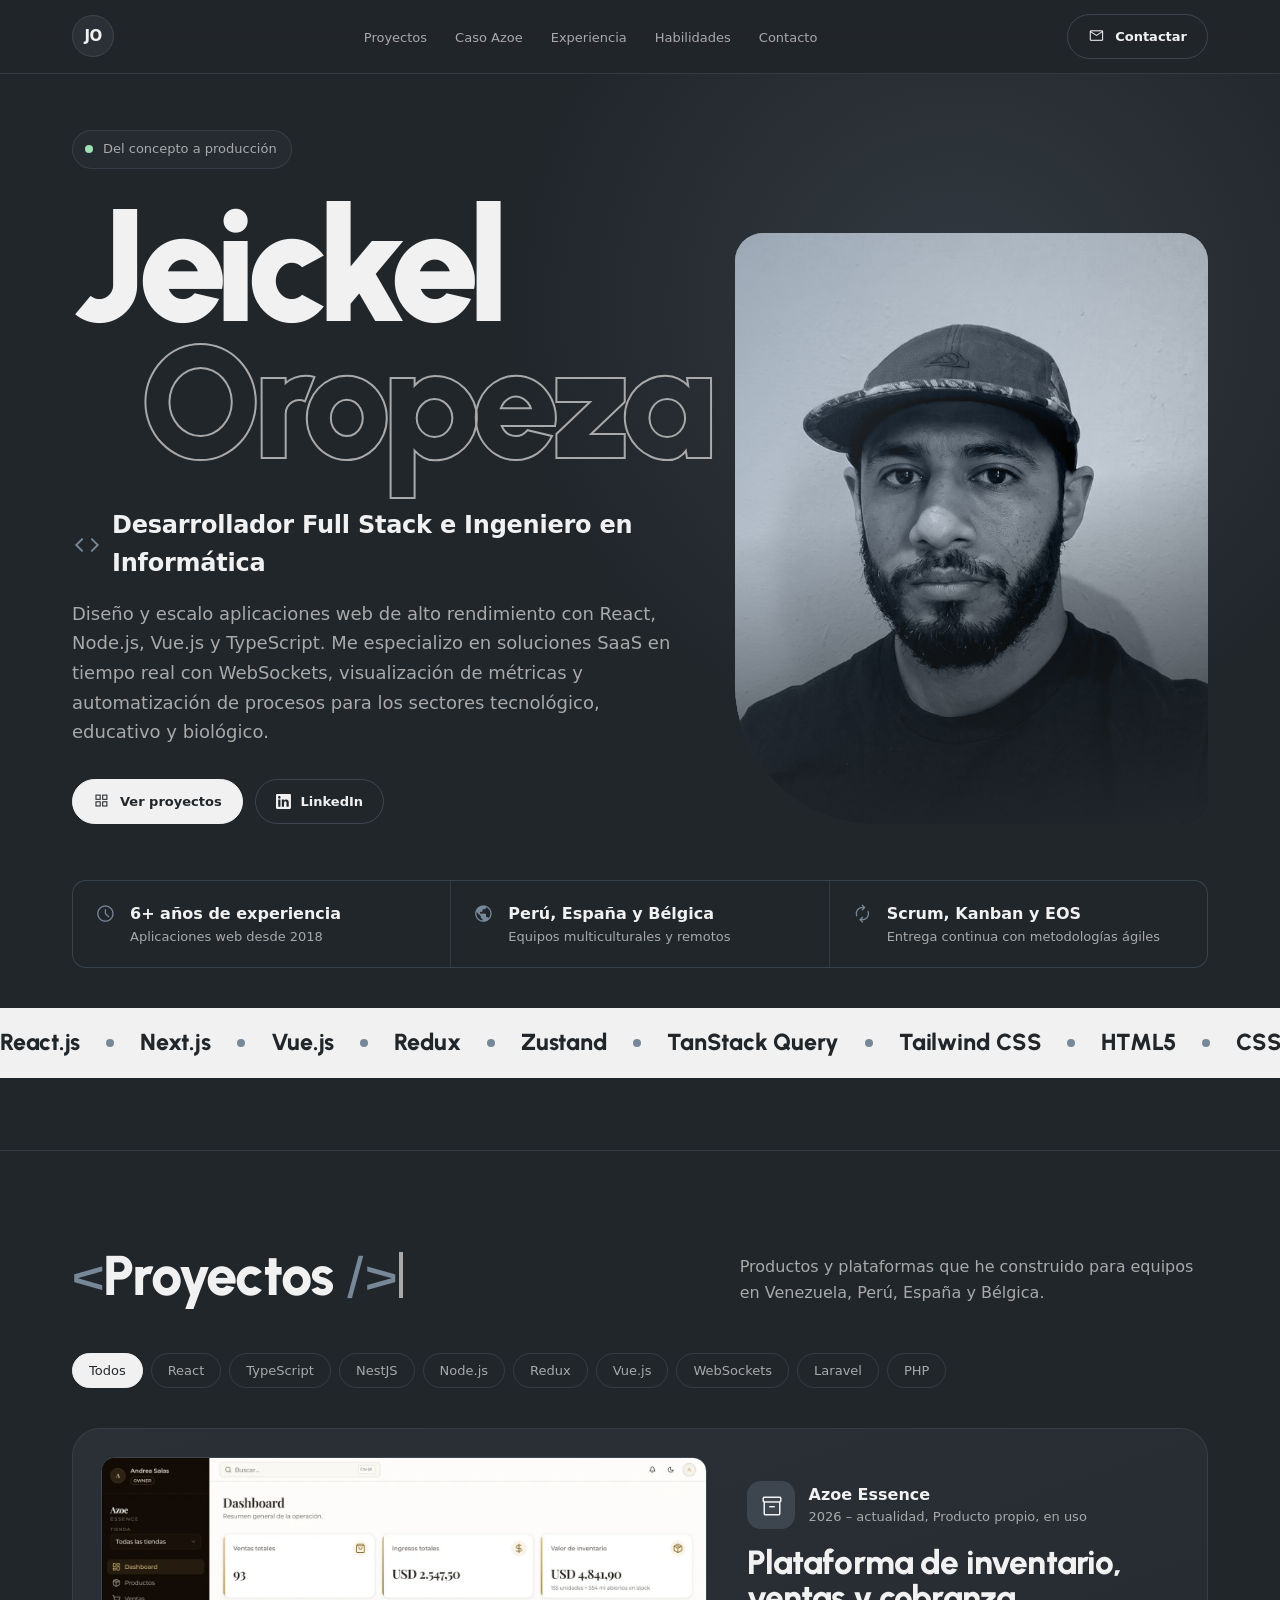
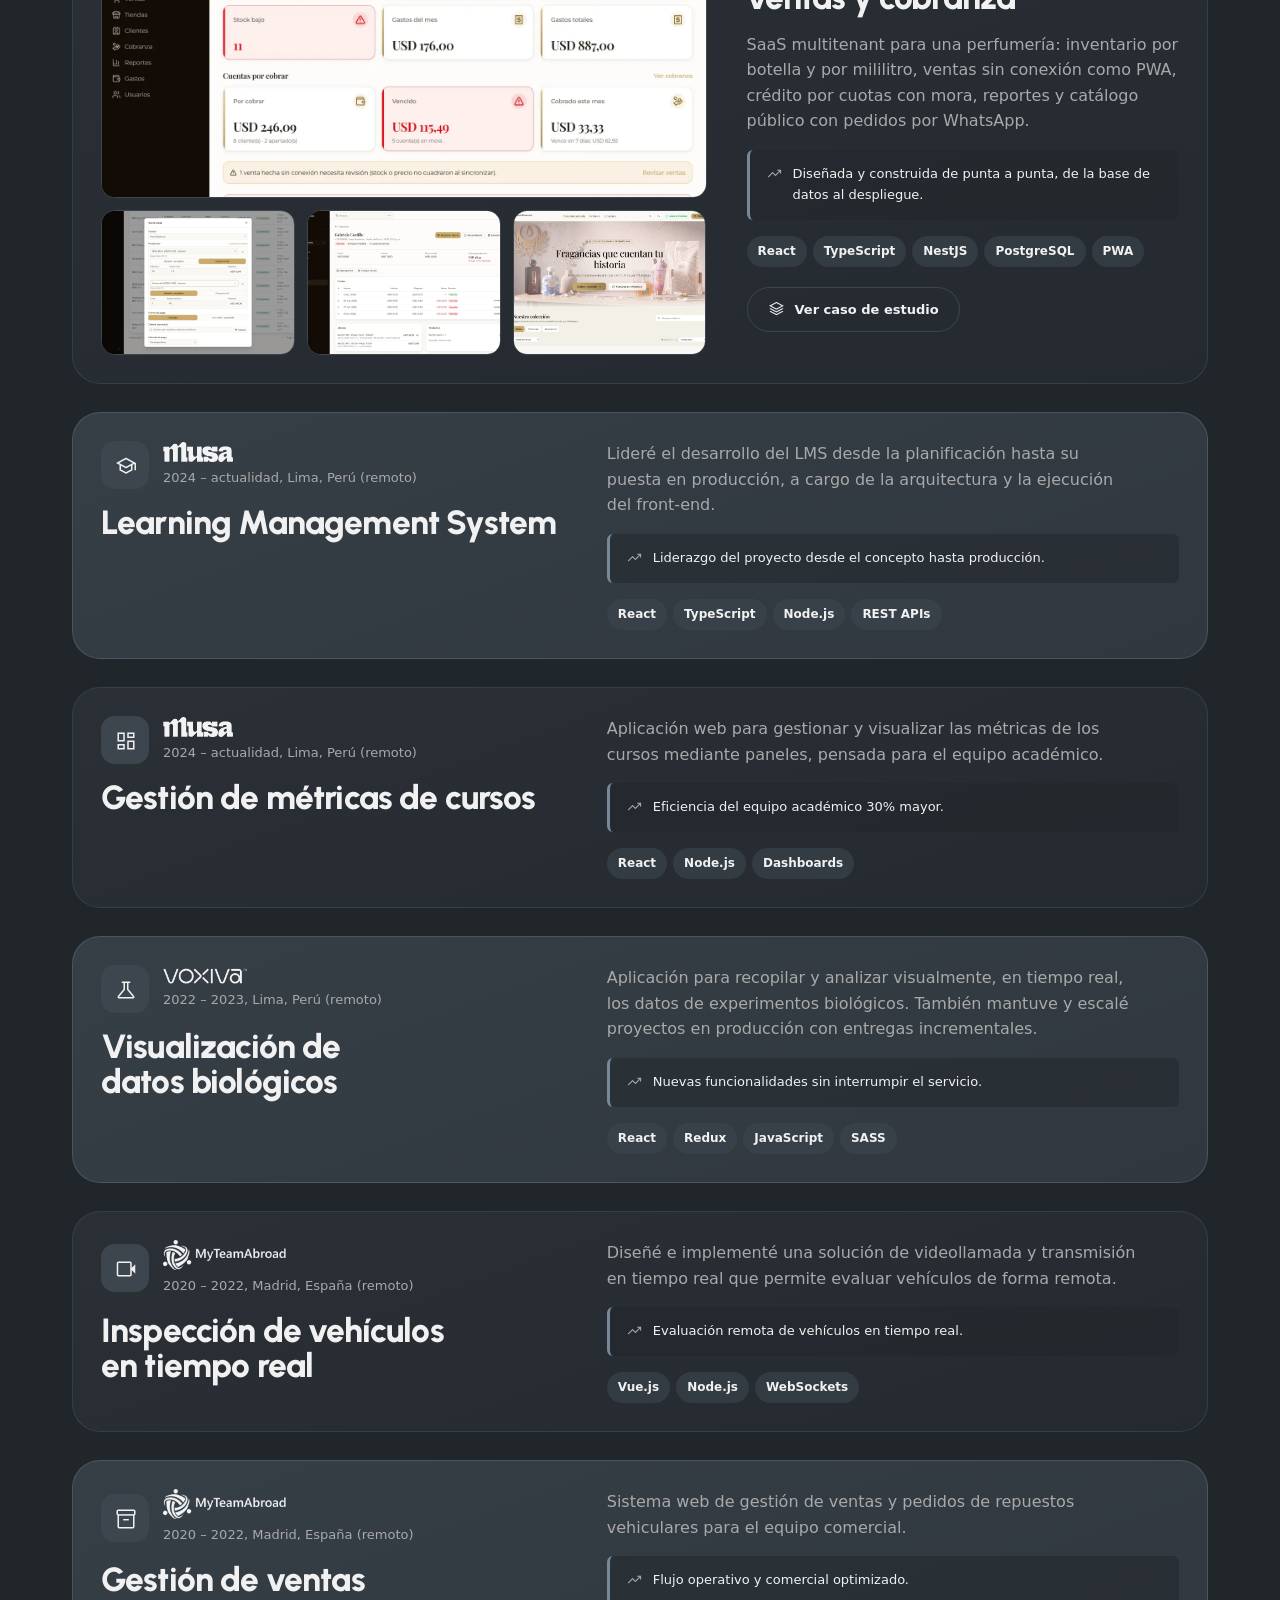
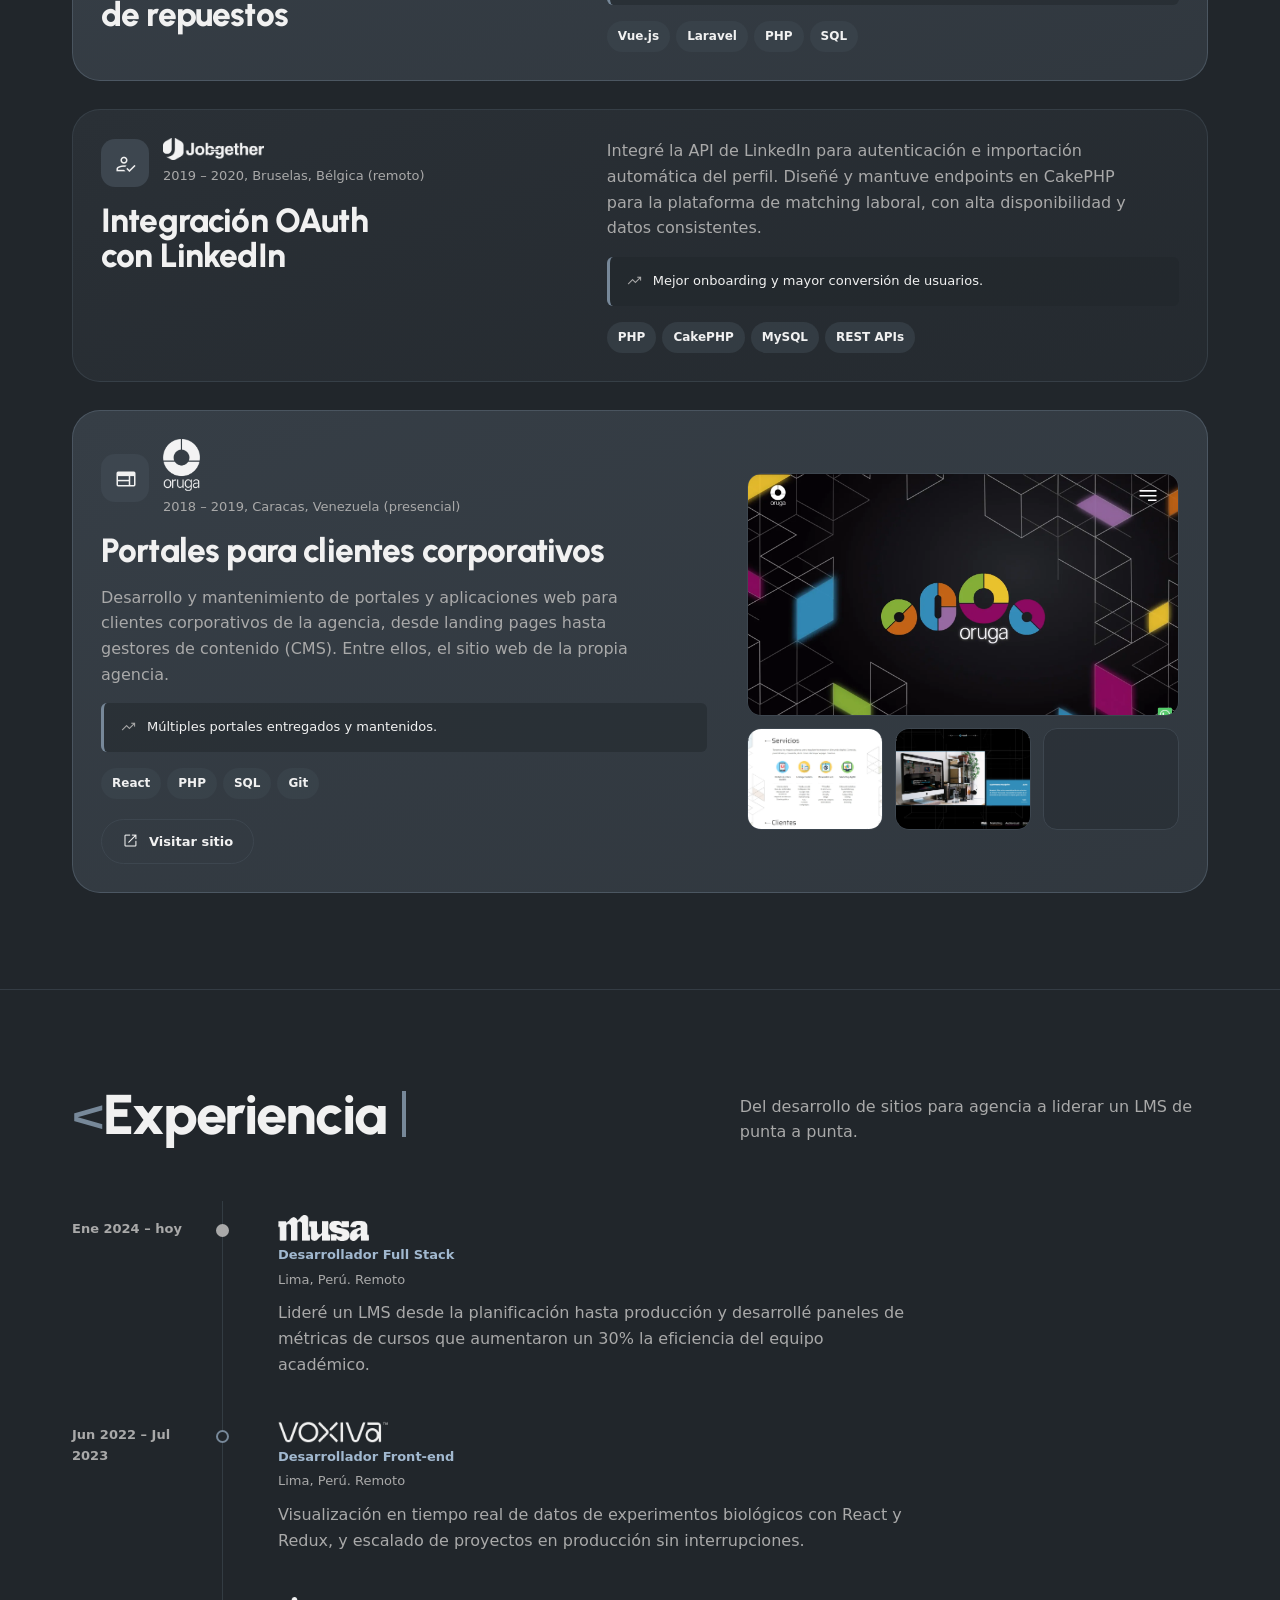
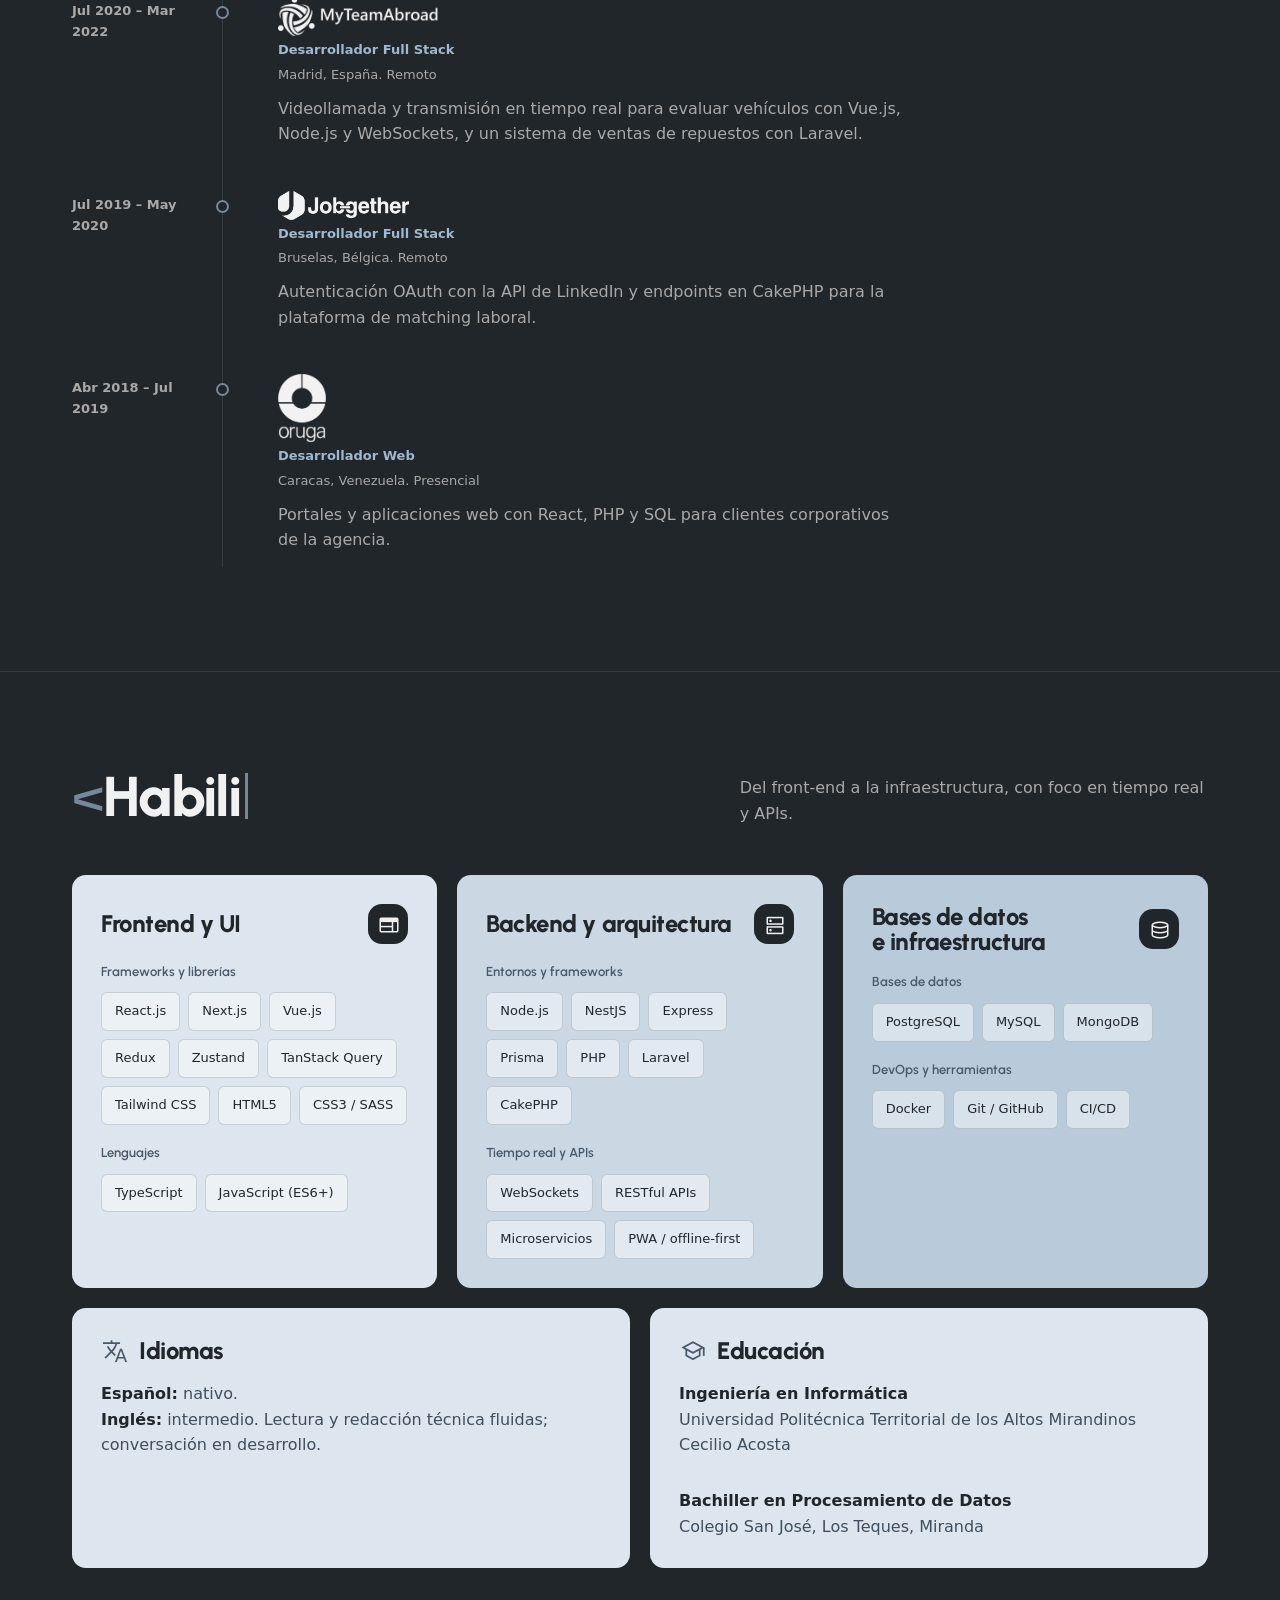
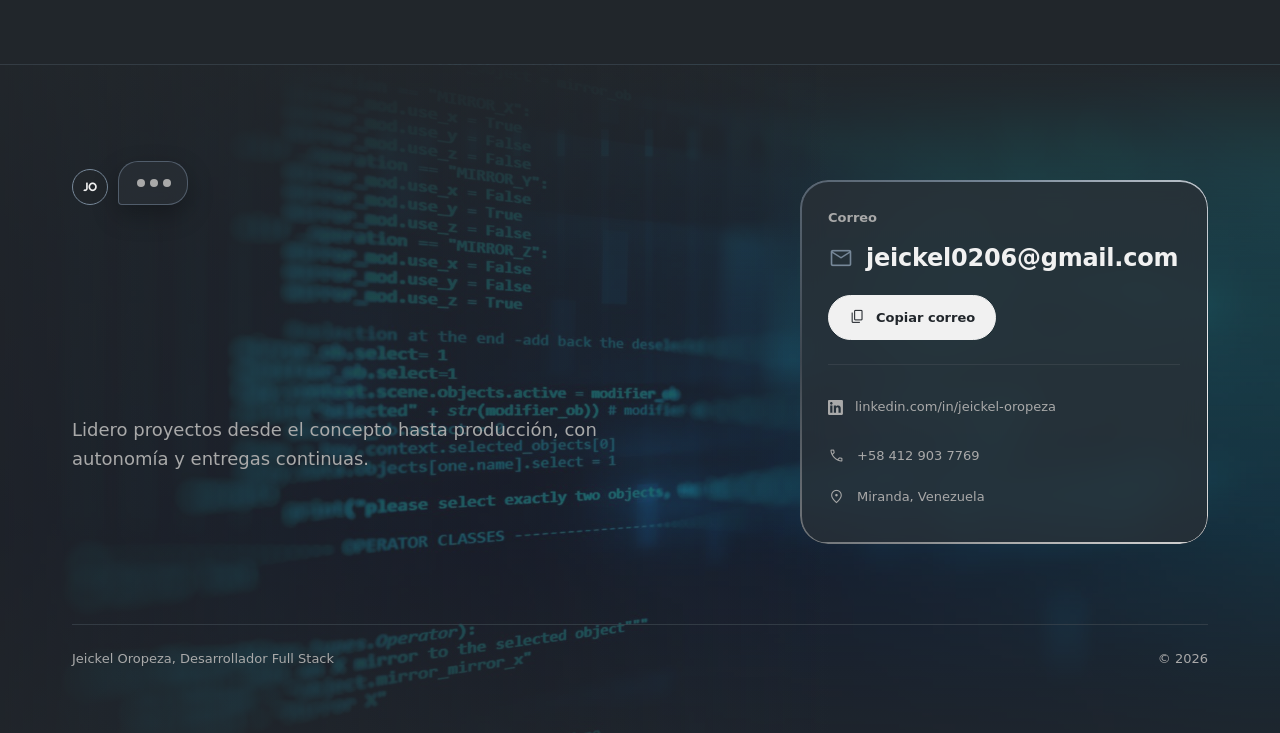
==== commit 5eb80d07: "Usar URLs absolutas para la vista previa al compartir Co-Authored-By: Claude Opus 5.5 <noreply@anthr" ====
--- a/index.html
+++ b/index.html
@@ -9,7 +9,9 @@
 <meta property="og:type" content="website">
 <meta property="og:title" content="Jeickel Oropeza · Desarrollador Full Stack">
 <meta property="og:description" content="Portafolio de Jeickel Oropeza, desarrollador Full Stack con React, Node.js, Vue.js y TypeScript.">
-<meta property="og:image" content="assets/img/retrato.jpg">
+<meta property="og:image" content="https://jeickel-oropeza.github.io/assets/img/retrato.jpg">
+<meta property="og:url" content="https://jeickel-oropeza.github.io/">
+<link rel="canonical" href="https://jeickel-oropeza.github.io/">
 <link rel="icon" href="data:image/svg+xml,%3Csvg xmlns='http://www.w3.org/2000/svg' viewBox='0 0 64 64'%3E%3Ccircle cx='32' cy='32' r='32' fill='%2321262B'/%3E%3Ctext x='32' y='41' font-family='Arial' font-weight='800' font-size='26' fill='%23F1F1F1' text-anchor='middle'%3EJO%3C/text%3E%3C/svg%3E">
 <link rel="preconnect" href="https://fonts.googleapis.com">
 <link rel="preconnect" href="https://fonts.gstatic.com" crossorigin>
